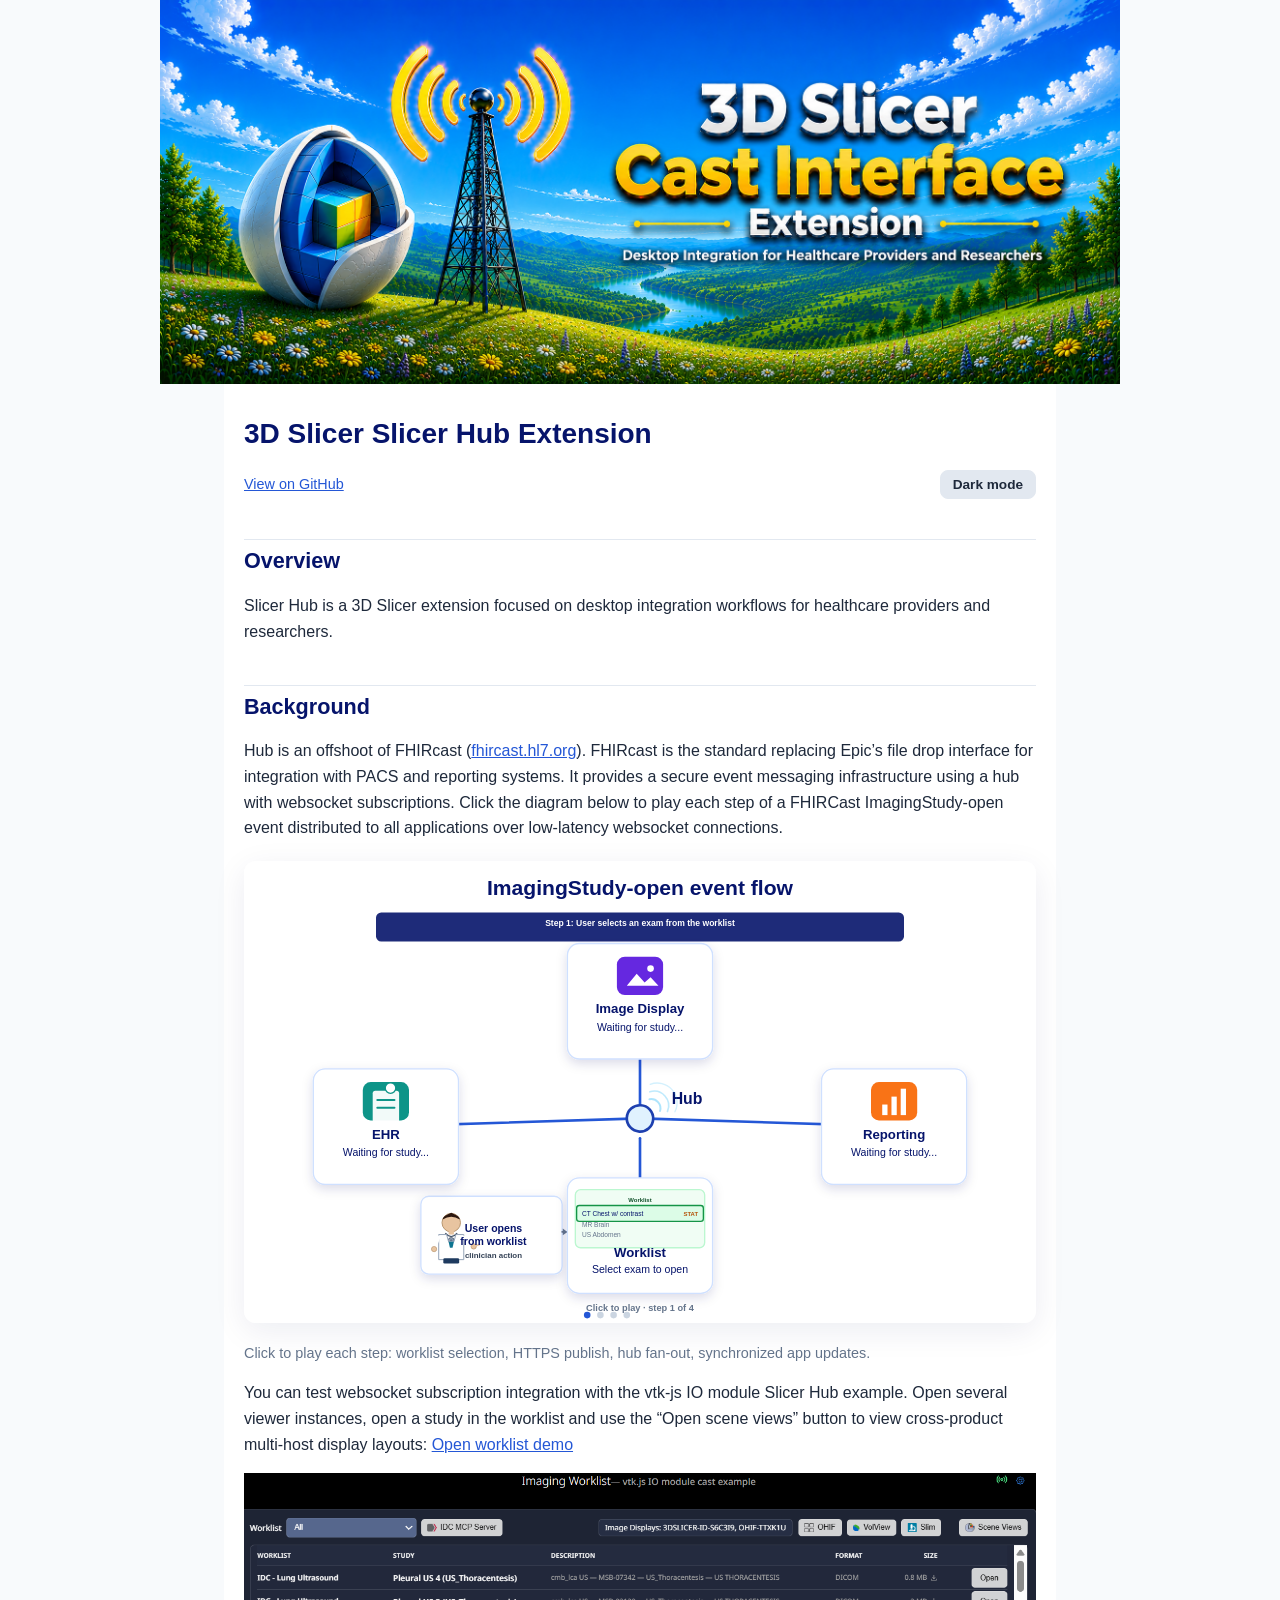
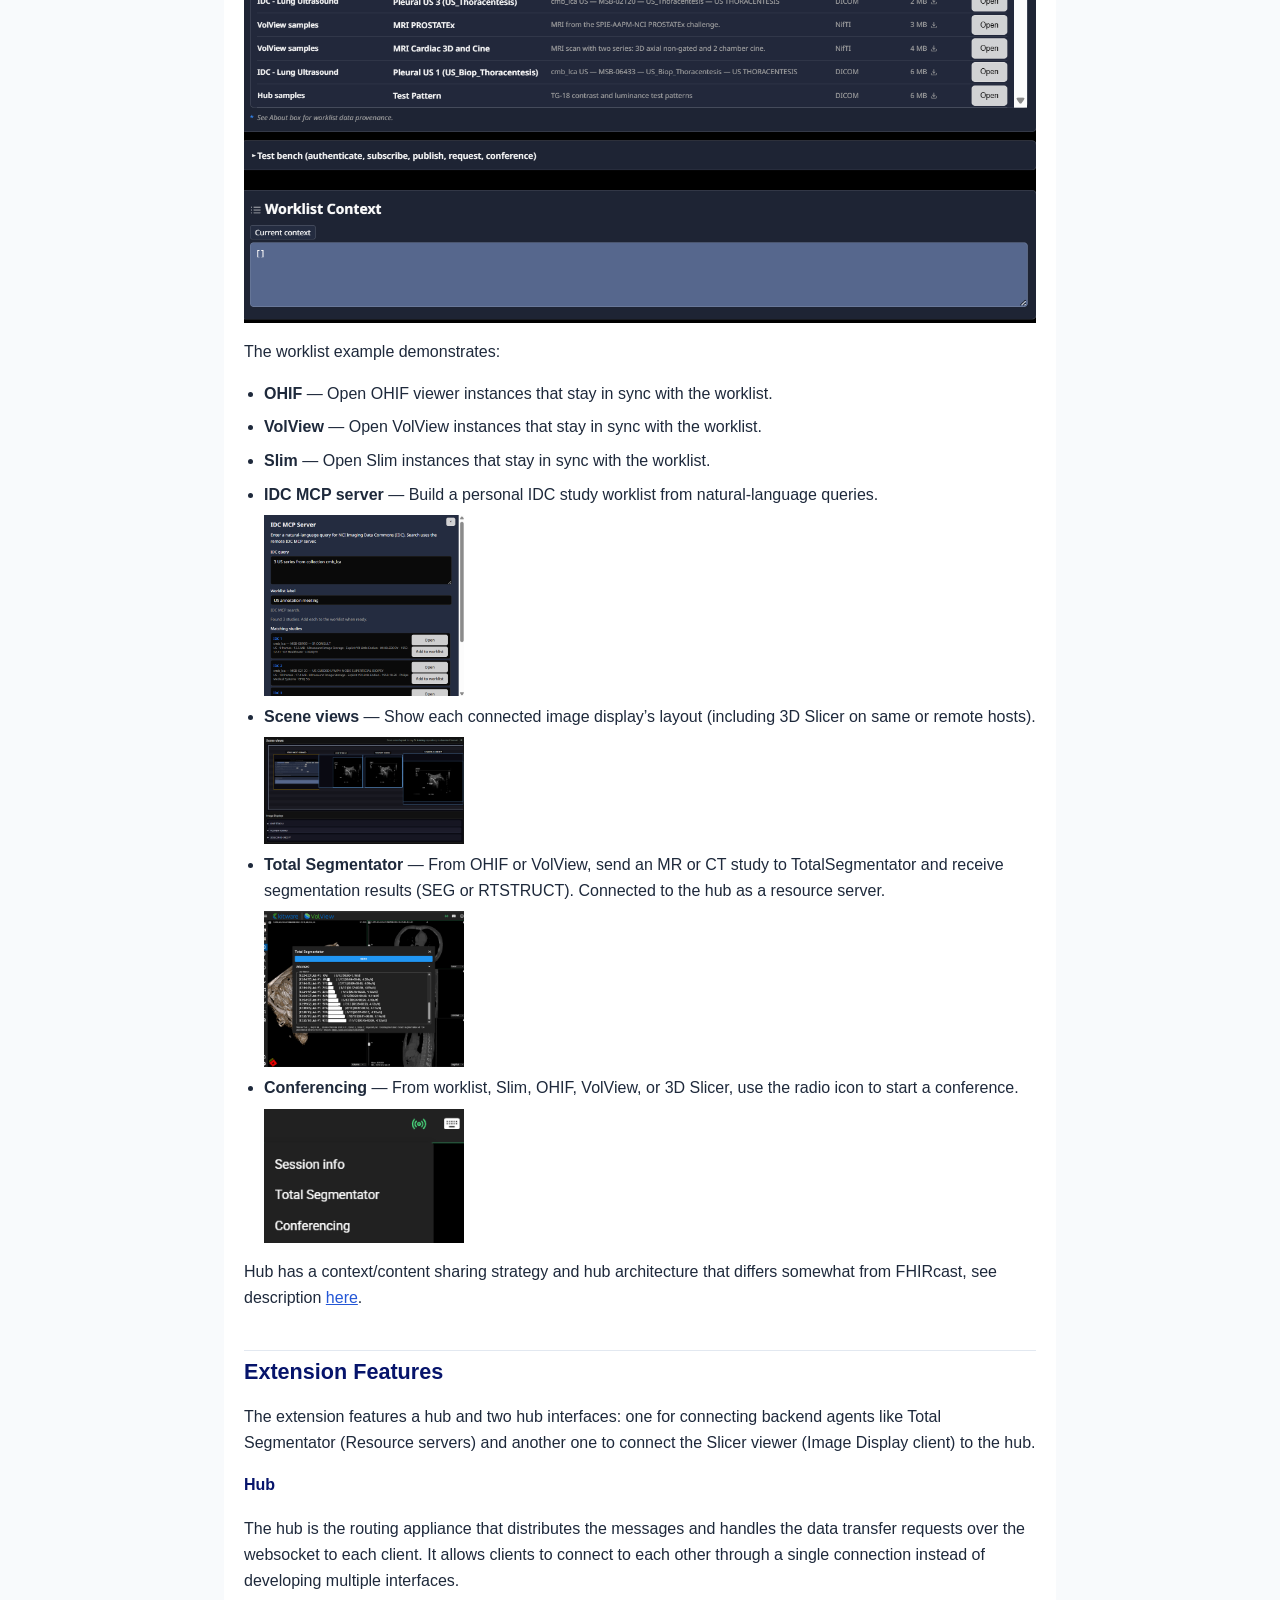
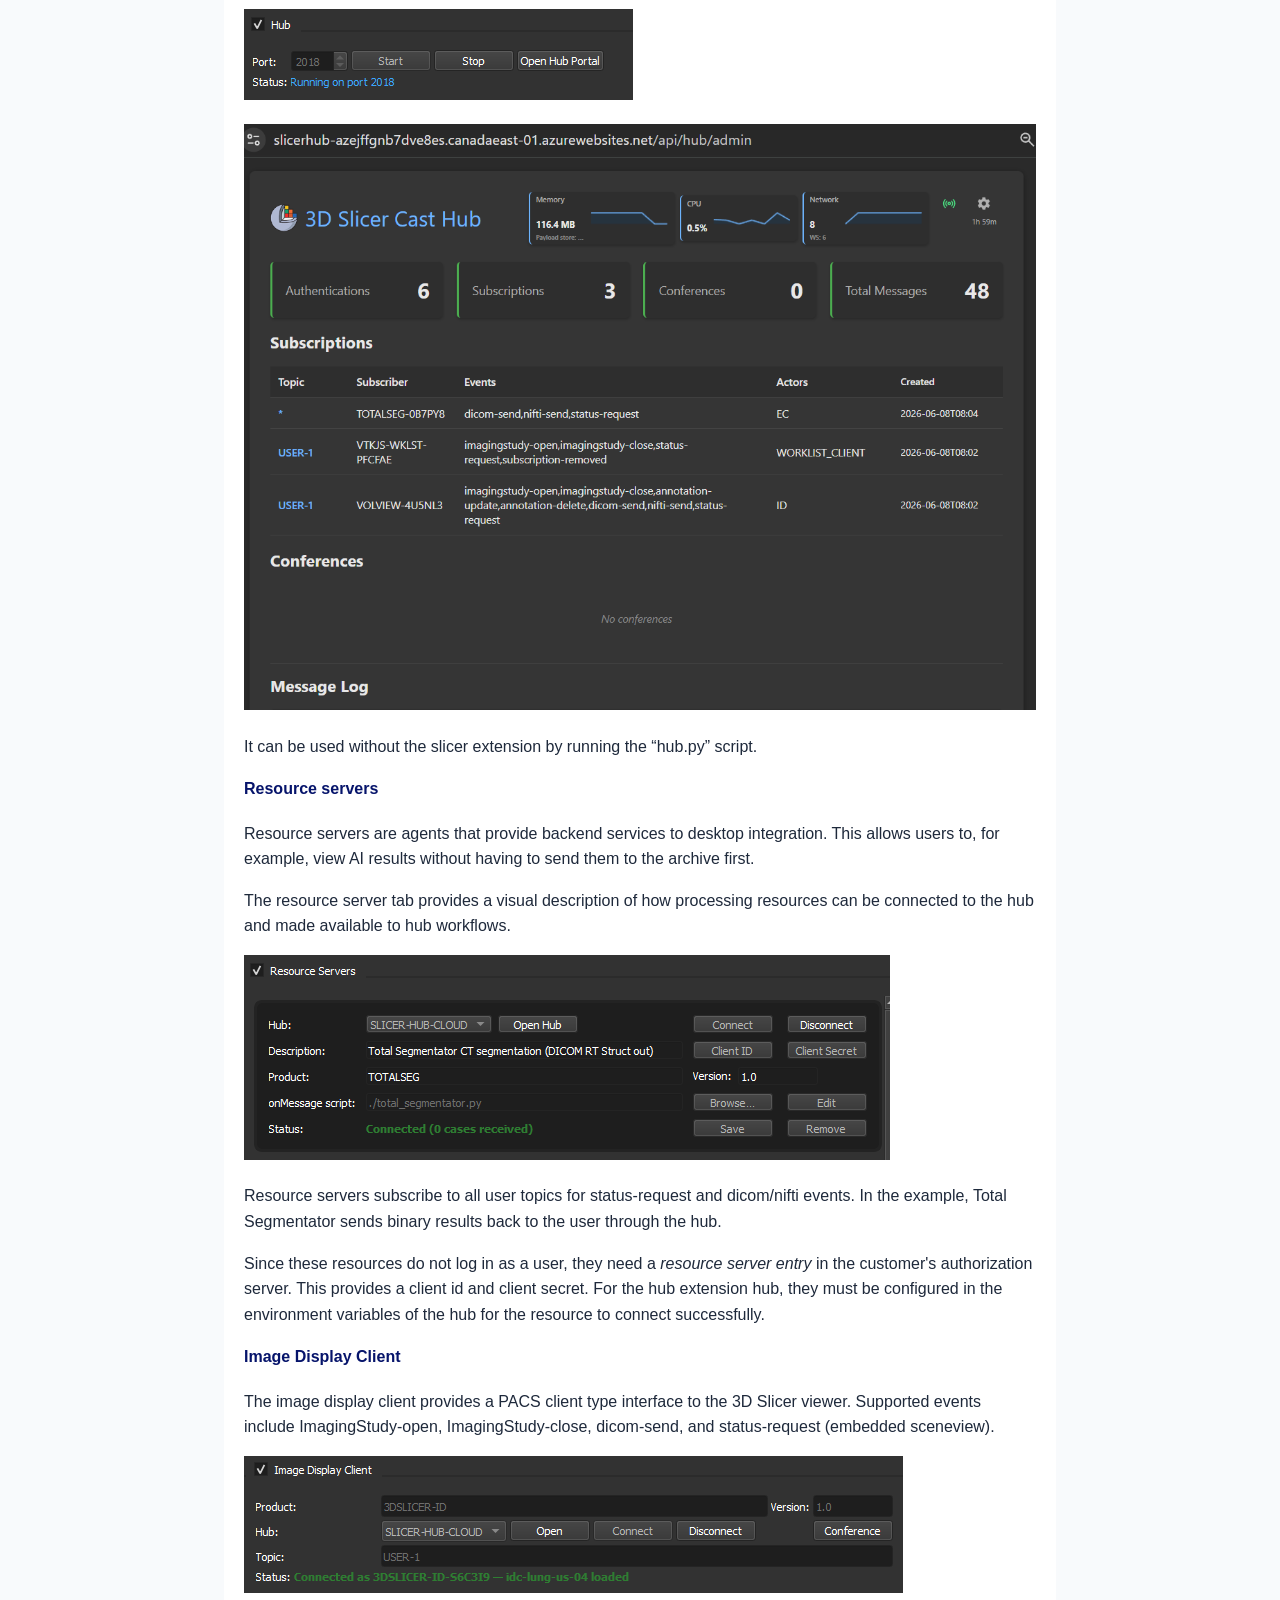
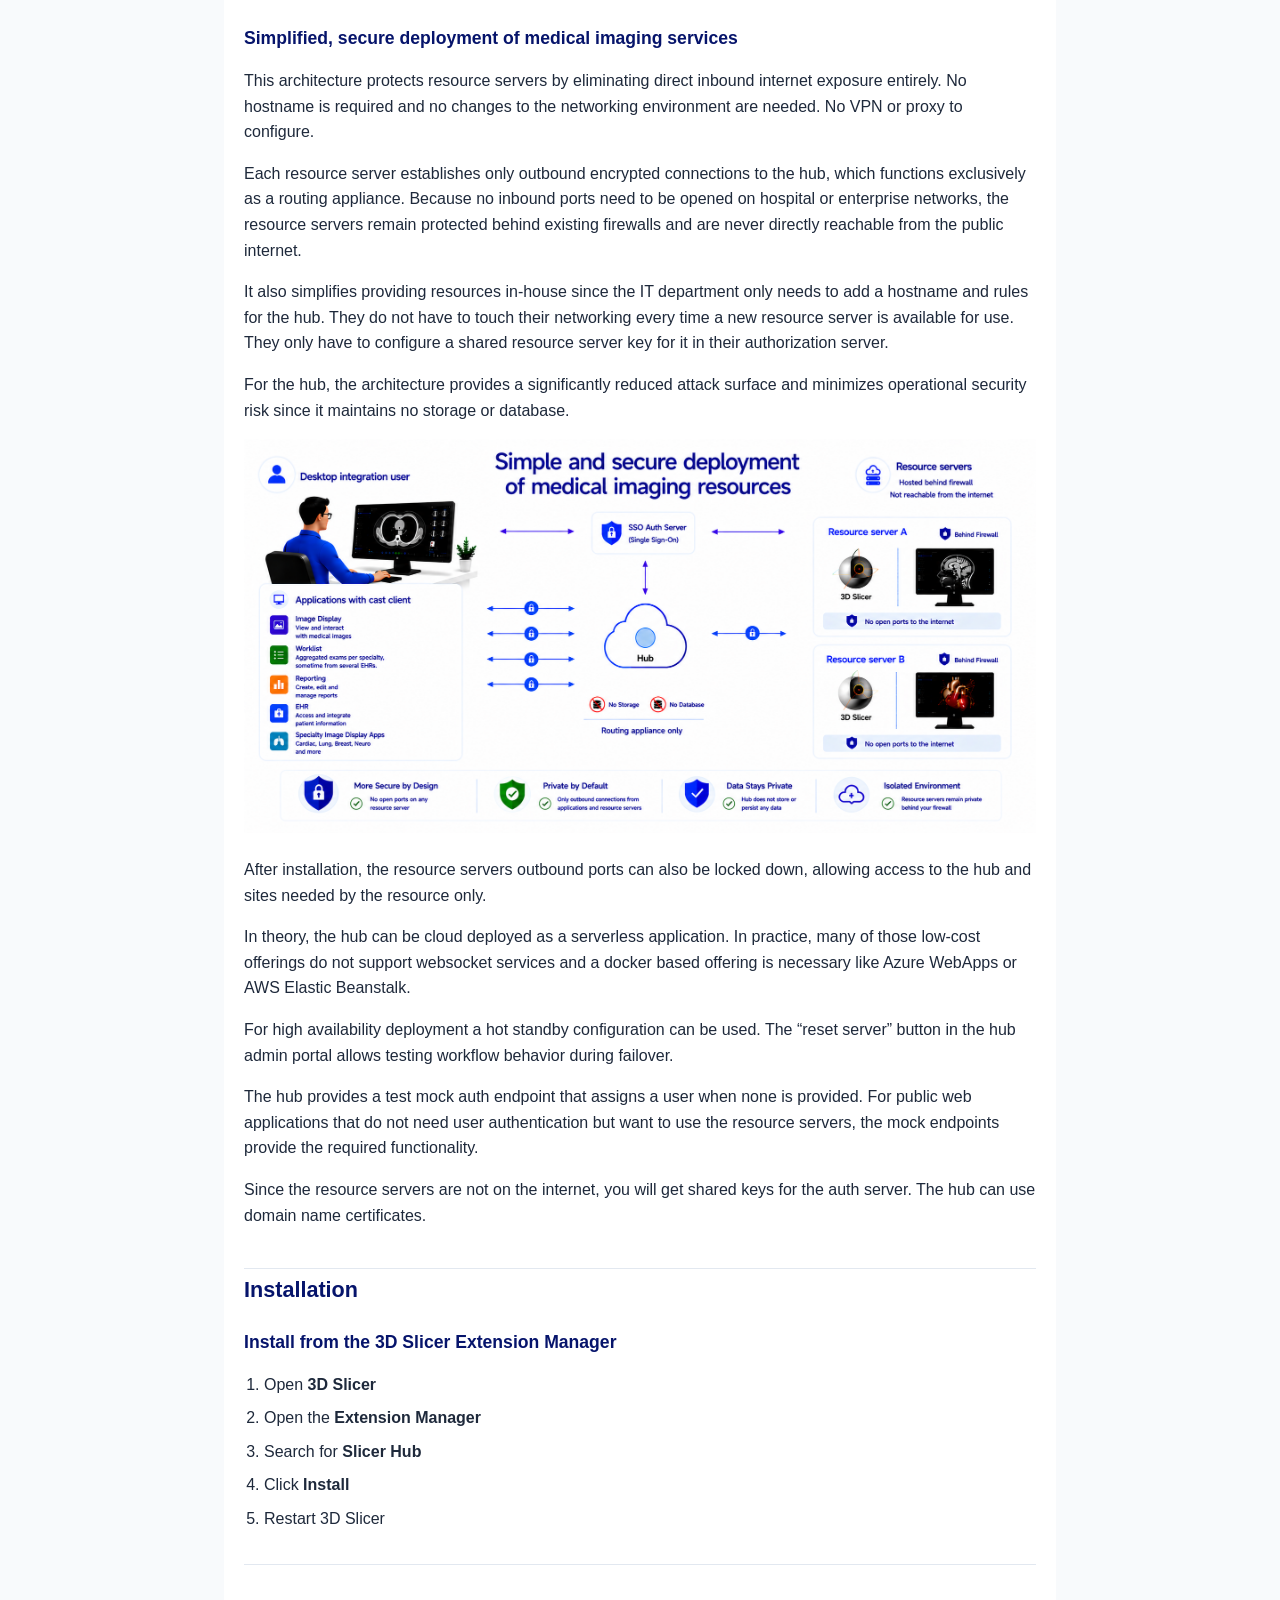
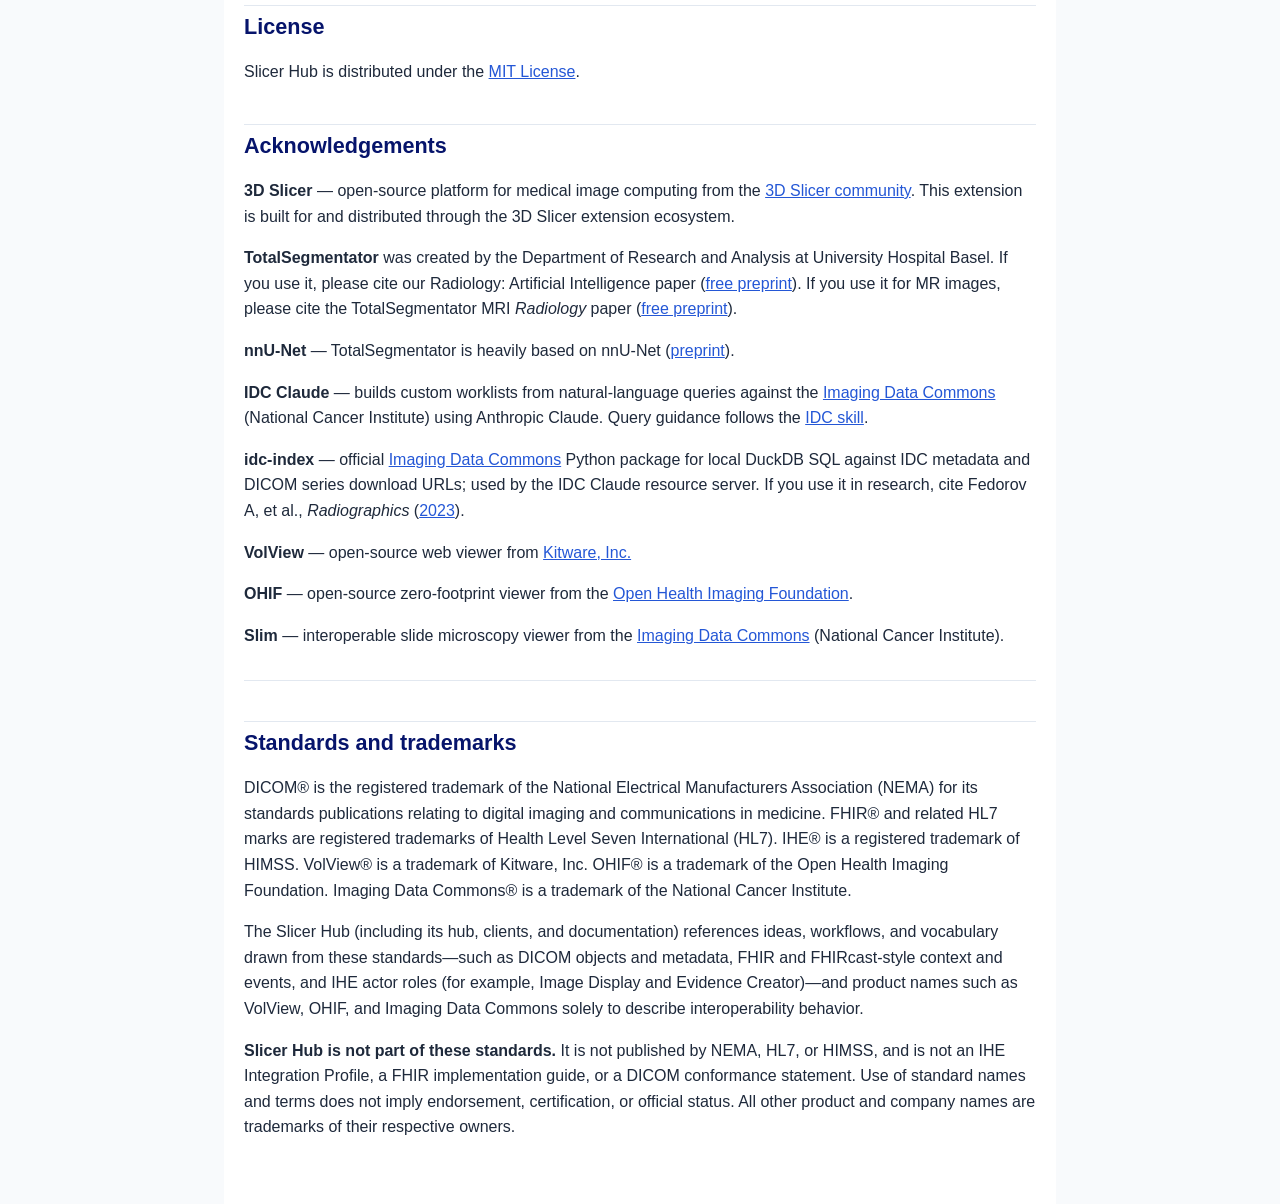
==== docs/index.html @ 9528d48c "init" ====
<!DOCTYPE html>
<html lang="en">
<head>
  <meta charset="utf-8">
  <meta name="viewport" content="width=device-width, initial-scale=1">
  <title>3D Slicer Slicer Hub Extension</title>
  <script>
    (function () {
      var k = 'hub-pages-mode';
      var s = localStorage.getItem(k);
      var m =
        s === 'light' || s === 'dark'
          ? s
          : window.matchMedia('(prefers-color-scheme: dark)').matches
            ? 'dark'
            : 'light';
      document.documentElement.dataset.mode = m;
    })();
  </script>
  <link rel="stylesheet" href="theme.css">
</head>
<body>
  <img
    class="banner"
    id="site-banner"
    src="images/banner.png"
    data-light="images/banner.png"
    data-dark="images/banner_dark.png"
    alt="Slicer Hub Banner">

  <main>
    <h1>3D Slicer Slicer Hub Extension</h1>
    <div class="page-toolbar">
      <p class="repo-link">
        <a href="https://github.com/mbellehumeur/SlicerHub">View on GitHub</a>
      </p>
      <button type="button" id="theme-toggle" class="theme-toggle">Dark mode</button>
    </div>

    <h2>Overview</h2>
    <p>
      Slicer Hub is a 3D Slicer extension focused on desktop integration
      workflows for healthcare providers and researchers.
    </p>

    <h2 id="imagingstudy-flow">Background</h2>
    <p>
      Hub is an offshoot of FHIRcast
      (<a href="https://fhircast.hl7.org/">fhircast.hl7.org</a>). FHIRcast is
      the standard replacing Epic’s file drop interface for integration with
      PACS and reporting systems. It provides a secure event messaging
      infrastructure using a hub with websocket subscriptions. Click the
      diagram below to play each step of a FHIRCast ImagingStudy-open event
      distributed to all applications over low-latency websocket connections.
    </p>
    <div class="diagram">
      <object
        data="images/imagingstudy-open-flow-interactive.svg"
        type="image/svg+xml"
        width="1200"
        height="700"
        aria-label="Interactive ImagingStudy-open event flow diagram">
        <p>
          Your browser cannot display this interactive SVG.
          <a href="images/imagingstudy-open-flow-interactive.svg">Open the SVG directly</a>.
        </p>
      </object>
    </div>
    <p class="diagram-caption">Click to play each step: worklist selection, HTTPS publish, hub fan-out, synchronized app updates.</p>

    <p>
      You can test websocket subscription integration with the vtk-js IO module
      Slicer Hub example. Open several viewer instances, open a study in the
      worklist and use the &ldquo;Open scene views&rdquo; button to view
      cross-product multi-host display layouts:
      <a href="https://slicerhub-azejffgnb7dve8es.canadaeast-01.azurewebsites.net/worklist-client/">Open worklist demo</a>
    </p>

    <p class="figure-center">
      <a href="https://slicerhub-azejffgnb7dve8es.canadaeast-01.azurewebsites.net/worklist-client/">
        <img class="worklist-hero" src="images/worklist-client.png" alt="Hub worklist client">
      </a>
    </p>

    <p>The worklist example demonstrates:</p>
    <ul>
      <li><strong>OHIF</strong> — Open OHIF viewer instances that stay in sync with the worklist.</li>
      <li><strong>VolView</strong> — Open VolView instances that stay in sync with the worklist.</li>
      <li><strong>Slim</strong> — Open Slim instances that stay in sync with the worklist.</li>
      <li>
        <strong>IDC MCP server</strong> — Build a personal IDC study worklist from natural-language queries.
        <a href="images/IDC_MCP_Server.png" target="_blank" rel="noopener">
          <img src="images/IDC_MCP_Server.png" alt="IDC MCP server">
        </a>
      </li>
      <li>
        <strong>Scene views</strong> — Show each connected image display’s layout (including 3D Slicer on same or remote hosts).
        <a href="images/sceneviews.png" target="_blank" rel="noopener">
          <img src="images/sceneviews.png" alt="Scene views">
        </a>
      </li>
      <li>
        <strong>Total Segmentator</strong> — From OHIF or VolView, send an MR or CT study to TotalSegmentator and receive segmentation results (SEG or RTSTRUCT). Connected to the hub as a resource server.
        <a href="images/VolViewTotalSegmentator.png" target="_blank" rel="noopener">
          <img src="images/VolViewTotalSegmentator.png" alt="Total Segmentator in VolView">
        </a>
      </li>
      <li>
        <strong>Conferencing</strong> — From worklist, Slim, OHIF, VolView, or 3D Slicer, use the radio icon to start a conference.
        <a href="images/conference-icon.png" target="_blank" rel="noopener">
          <img src="images/conference-icon.png" alt="Conferencing">
        </a>
      </li>
    </ul>

    <p>
      Hub has a context/content sharing strategy and hub architecture that
      differs somewhat from FHIRcast, see description
      <a href="hub-description.html">here</a>.
    </p>

    <h2>Extension Features</h2>
    <p>
      The extension features a hub and two hub interfaces: one for connecting
      backend agents like Total Segmentator (Resource servers) and another one
      to connect the Slicer viewer (Image Display client) to the hub.
    </p>

    <h4>Hub</h4>
    <p>
      The hub is the routing appliance that distributes the messages and handles
      the data transfer requests over the websocket to each client. It allows
      clients to connect to each other through a single connection instead of
      developing multiple interfaces.
    </p>
    <p><img src="images/hub-ui.png" alt="Hub UI"></p>
    <p><img src="images/hub-admin.png" alt="Hub portal"></p>
    <p>It can be used without the slicer extension by running the &ldquo;hub.py&rdquo; script.</p>

    <h4>Resource servers</h4>
    <p>
      Resource servers are agents that provide backend services to desktop
      integration. This allows users to, for example, view AI results without
      having to send them to the archive first.
    </p>
    <p>
      The resource server tab provides a visual description of how processing
      resources can be connected to the hub and made available to hub
      workflows.
    </p>
    <p><img src="images/ResourceServerFeature.png" alt="Resource server feature"></p>
    <p>
      Resource servers subscribe to all user topics for status-request and
      dicom/nifti events. In the example, Total Segmentator sends binary
      results back to the user through the hub.
    </p>
    <p>
      Since these resources do not log in as a user, they need a
      <em>resource server entry</em> in the customer's authorization server.
      This provides a client id and client secret. For the hub extension hub,
      they must be configured in the environment variables of the hub for the
      resource to connect successfully.
    </p>

    <h4>Image Display Client</h4>
    <p>
      The image display client provides a PACS client type interface to the 3D
      Slicer viewer. Supported events include ImagingStudy-open,
      ImagingStudy-close, dicom-send, and status-request (embedded sceneview).
    </p>
    <p><img src="images/ImageDisplayClient.png" alt="Image display client"></p>

    <h3>Simplified, secure deployment of medical imaging services</h3>
    <p>
      This architecture protects resource servers by eliminating direct inbound
      internet exposure entirely. No hostname is required and no changes to the
      networking environment are needed. No VPN or proxy to configure.
    </p>
    <p>
      Each resource server establishes only outbound encrypted connections to
      the hub, which functions exclusively as a routing appliance. Because no
      inbound ports need to be opened on hospital or enterprise networks, the
      resource servers remain protected behind existing firewalls and are never
      directly reachable from the public internet.
    </p>
    <p>
      It also simplifies providing resources in-house since the IT department
      only needs to add a hostname and rules for the hub. They do not have to
      touch their networking every time a new resource server is available for
      use. They only have to configure a shared resource server key for it in
      their authorization server.
    </p>
    <p>
      For the hub, the architecture provides a significantly reduced attack
      surface and minimizes operational security risk since it maintains no
      storage or database.
    </p>
    <p class="figure-center">
      <img src="images/deployment.png" alt="Deployment architecture">
    </p>
    <p>
      After installation, the resource servers outbound ports can also be
      locked down, allowing access to the hub and sites needed by the resource
      only.
    </p>
    <p>
      In theory, the hub can be cloud deployed as a serverless application. In
      practice, many of those low-cost offerings do not support websocket
      services and a docker based offering is necessary like Azure WebApps or
      AWS Elastic Beanstalk.
    </p>
    <p>
      For high availability deployment a hot standby configuration can be used.
      The &ldquo;reset server&rdquo; button in the hub admin portal allows
      testing workflow behavior during failover.
    </p>
    <p>
      The hub provides a test mock auth endpoint that assigns a user when none is
      provided. For public web applications that do not need user
      authentication but want to use the resource servers, the mock endpoints
      provide the required functionality.
    </p>
    <p>
      Since the resource servers are not on the internet, you will get shared keys
      for the auth server. The hub can use domain name certificates.
    </p>

    <h2>Installation</h2>
    <h3>Install from the 3D Slicer Extension Manager</h3>
    <ol>
      <li>Open <strong>3D Slicer</strong></li>
      <li>Open the <strong>Extension Manager</strong></li>
      <li>Search for <strong>Slicer Hub</strong></li>
      <li>Click <strong>Install</strong></li>
      <li>Restart 3D Slicer</li>
    </ol>

    <hr>

    <h2>License</h2>
    <p>
      Slicer Hub is distributed under the
      <a href="https://github.com/mbellehumeur/SlicerHub/blob/main/LICENSE">MIT License</a>.
    </p>

    <h2>Acknowledgements</h2>
    <p>
      <strong>3D Slicer</strong> — open-source platform for medical image
      computing from the
      <a href="https://www.slicer.org/">3D Slicer community</a>. This extension
      is built for and distributed through the 3D Slicer extension ecosystem.
    </p>
    <p>
      <strong>TotalSegmentator</strong> was created by the Department of
      Research and Analysis at University Hospital Basel. If you use it, please
      cite our Radiology: Artificial Intelligence paper
      (<a href="https://arxiv.org/abs/2208.05868">free preprint</a>). If you use
      it for MR images, please cite the TotalSegmentator MRI
      <em>Radiology</em> paper
      (<a href="https://arxiv.org/abs/2405.19492">free preprint</a>).
    </p>
    <p>
      <strong>nnU-Net</strong> — TotalSegmentator is heavily based on nnU-Net
      (<a href="https://arxiv.org/abs/1809.10486">preprint</a>).
    </p>
    <p>
      <strong>IDC Claude</strong> — builds custom worklists from natural-language
      queries against the
      <a href="https://portal.imaging.datacommons.cancer.gov/">Imaging Data Commons</a>
      (National Cancer Institute) using Anthropic Claude. Query guidance follows
      the
      <a href="https://github.com/ImagingDataCommons/imaging-data-commons-skill">IDC skill</a>.
    </p>
    <p>
      <strong>idc-index</strong> — official
      <a href="https://github.com/ImagingDataCommons/idc-index">Imaging Data Commons</a>
      Python package for local DuckDB SQL against IDC metadata and DICOM series
      download URLs; used by the IDC Claude resource server. If you use it in
      research, cite Fedorov A, et al., <em>Radiographics</em>
      (<a href="https://doi.org/10.1148/rg.230180">2023</a>).
    </p>
    <p>
      <strong>VolView</strong> — open-source web viewer from
      <a href="https://github.com/Kitware/VolView">Kitware, Inc.</a>
    </p>
    <p>
      <strong>OHIF</strong> — open-source zero-footprint viewer from the
      <a href="https://ohif.org/">Open Health Imaging Foundation</a>.
    </p>
    <p>
      <strong>Slim</strong> — interoperable slide microscopy viewer from the
      <a href="https://github.com/ImagingDataCommons/slim">Imaging Data Commons</a>
      (National Cancer Institute).
    </p>

    <hr>

    <h2>Standards and trademarks</h2>
    <p>
      DICOM® is the registered trademark of the National Electrical
      Manufacturers Association (NEMA) for its standards publications relating
      to digital imaging and communications in medicine. FHIR® and related HL7
      marks are registered trademarks of Health Level Seven International
      (HL7). IHE® is a registered trademark of HIMSS. VolView® is a trademark
      of Kitware, Inc. OHIF® is a trademark of the Open Health Imaging
      Foundation. Imaging Data Commons® is a trademark of the National Cancer
      Institute.
    </p>
    <p>
      The Slicer Hub (including its hub, clients, and documentation)
      references ideas, workflows, and vocabulary drawn from these
      standards—such as DICOM objects and metadata, FHIR and FHIRcast-style
      context and events, and IHE actor roles (for example, Image Display and
      Evidence Creator)—and product names such as VolView, OHIF, and Imaging
      Data Commons solely to describe interoperability behavior.
    </p>
    <p>
      <strong>Slicer Hub is not part of these standards.</strong> It is not
      published by NEMA, HL7, or HIMSS, and is not an IHE Integration Profile,
      a FHIR implementation guide, or a DICOM conformance statement. Use of
      standard names and terms does not imply endorsement, certification, or
      official status. All other product and company names are trademarks of
      their respective owners.
    </p>
  </main>
  <script src="theme.js"></script>
</body>
</html>
---- docs/theme.css ----
:root,
html[data-mode='light'] {
  color-scheme: light;
  --bg-page: #f8fafc;
  --bg-main: #ffffff;
  --text: #1e293b;
  --heading: #06146b;
  --link: #2457d6;
  --link-hover: #1d4ed8;
  --muted: #64748b;
  --border: #e2e8f0;
  --diagram-shadow: rgba(11, 27, 95, 0.08);
  --btn-bg: #e2e8f0;
  --btn-bg-hover: #cbd5e1;
  --btn-text: #1e293b;
}

html[data-mode='dark'] {
  color-scheme: dark;
  --bg-page: #0f172a;
  --bg-main: #1e293b;
  --text: #e2e8f0;
  --heading: #bfdbfe;
  --link: #93c5fd;
  --link-hover: #bfdbfe;
  --muted: #94a3b8;
  --border: #334155;
  --diagram-shadow: rgba(0, 0, 0, 0.4);
  --btn-bg: #334155;
  --btn-bg-hover: #475569;
  --btn-text: #f1f5f9;
}

* {
  box-sizing: border-box;
}

body {
  margin: 0;
  font-family: Arial, Helvetica, sans-serif;
  font-size: 16px;
  line-height: 1.6;
  color: var(--text);
  background: var(--bg-page);
}

a {
  color: var(--link);
}

a:hover {
  color: var(--link-hover);
}

img {
  max-width: 100%;
  height: auto;
}

main {
  max-width: 52rem;
  margin: 0 auto;
  padding: 2rem 1.25rem 3rem;
  background: var(--bg-main);
}

h1,
h2,
h3,
h4 {
  color: var(--heading);
  line-height: 1.25;
}

h1 {
  font-size: 1.75rem;
  margin-top: 0;
}

h2 {
  font-size: 1.35rem;
  margin-top: 2.5rem;
  padding-top: 0.5rem;
  border-top: 1px solid var(--border);
}

h3 {
  font-size: 1.1rem;
  margin-top: 1.75rem;
}

h4 {
  font-size: 1rem;
  margin-top: 1.25rem;
}

hr {
  border: 0;
  border-top: 1px solid var(--border);
  margin: 2rem 0;
}

ul,
ol {
  padding-left: 1.25rem;
}

li {
  margin: 0.5rem 0;
}

li img {
  display: block;
  margin-top: 0.5rem;
  width: 200px;
}

.banner {
  display: block;
  width: 100%;
  max-width: 960px;
  margin: 0 auto;
}

.page-toolbar {
  display: flex;
  flex-wrap: wrap;
  align-items: center;
  justify-content: space-between;
  gap: 0.75rem 1rem;
  margin-bottom: 1.5rem;
}

.repo-link {
  font-size: 0.9rem;
  color: var(--muted);
  margin: 0;
}

.theme-toggle {
  font: 600 0.85rem Arial, Helvetica, sans-serif;
  color: var(--btn-text);
  background: var(--btn-bg);
  border: 1px solid var(--border);
  border-radius: 8px;
  padding: 0.4rem 0.75rem;
  cursor: pointer;
}

.theme-toggle:hover {
  background: var(--btn-bg-hover);
}

.diagram {
  margin: 1.25rem 0;
  line-height: 0;
  border-radius: 12px;
  overflow: hidden;
  box-shadow: 0 8px 32px var(--diagram-shadow);
}

.diagram object {
  display: block;
  width: 100%;
  height: auto;
  border: 0;
}

.diagram-caption,
.figure-caption {
  margin: 0.5rem 0 0;
  font-size: 0.9rem;
  color: var(--muted);
  line-height: 1.5;
}

.figure-center {
  text-align: center;
}

.worklist-hero {
  display: block;
  margin: 1rem auto;
  max-width: 100%;
}

.back-link {
  margin: 0 0 1.25rem;
}
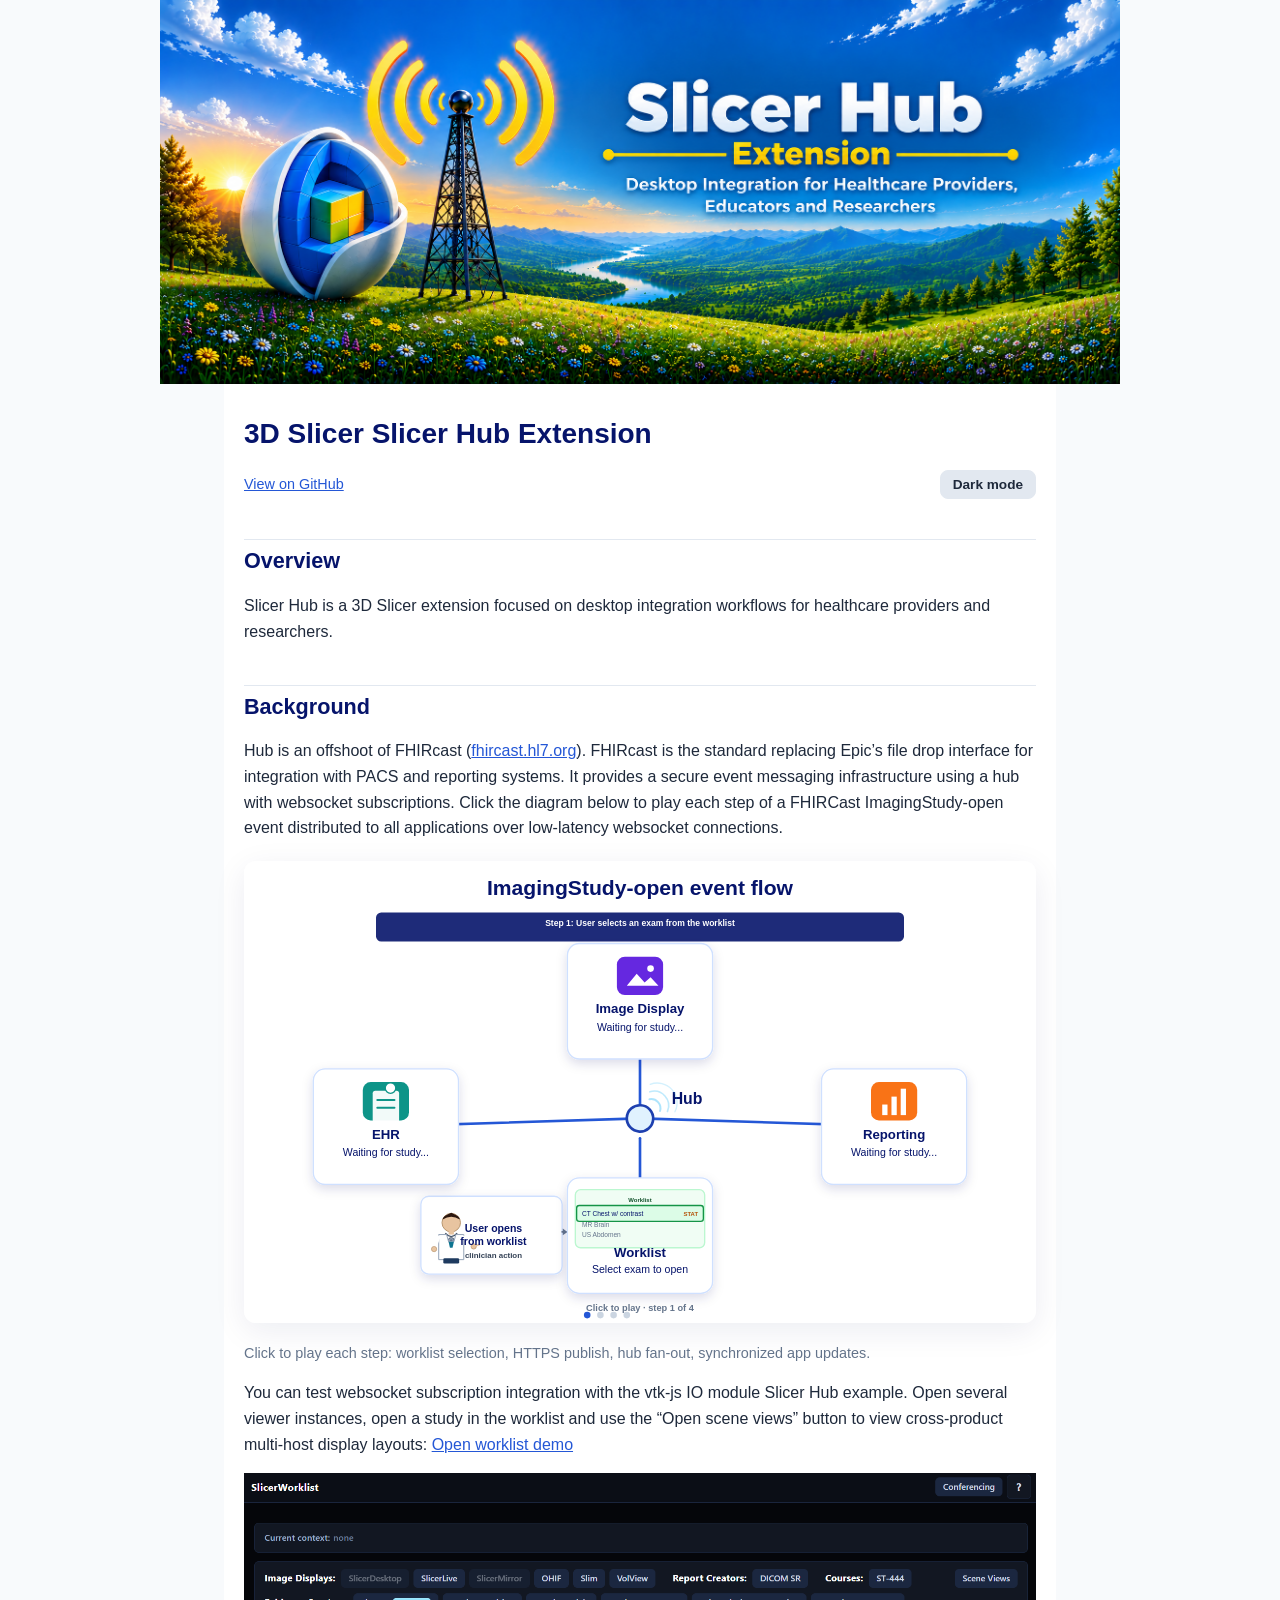
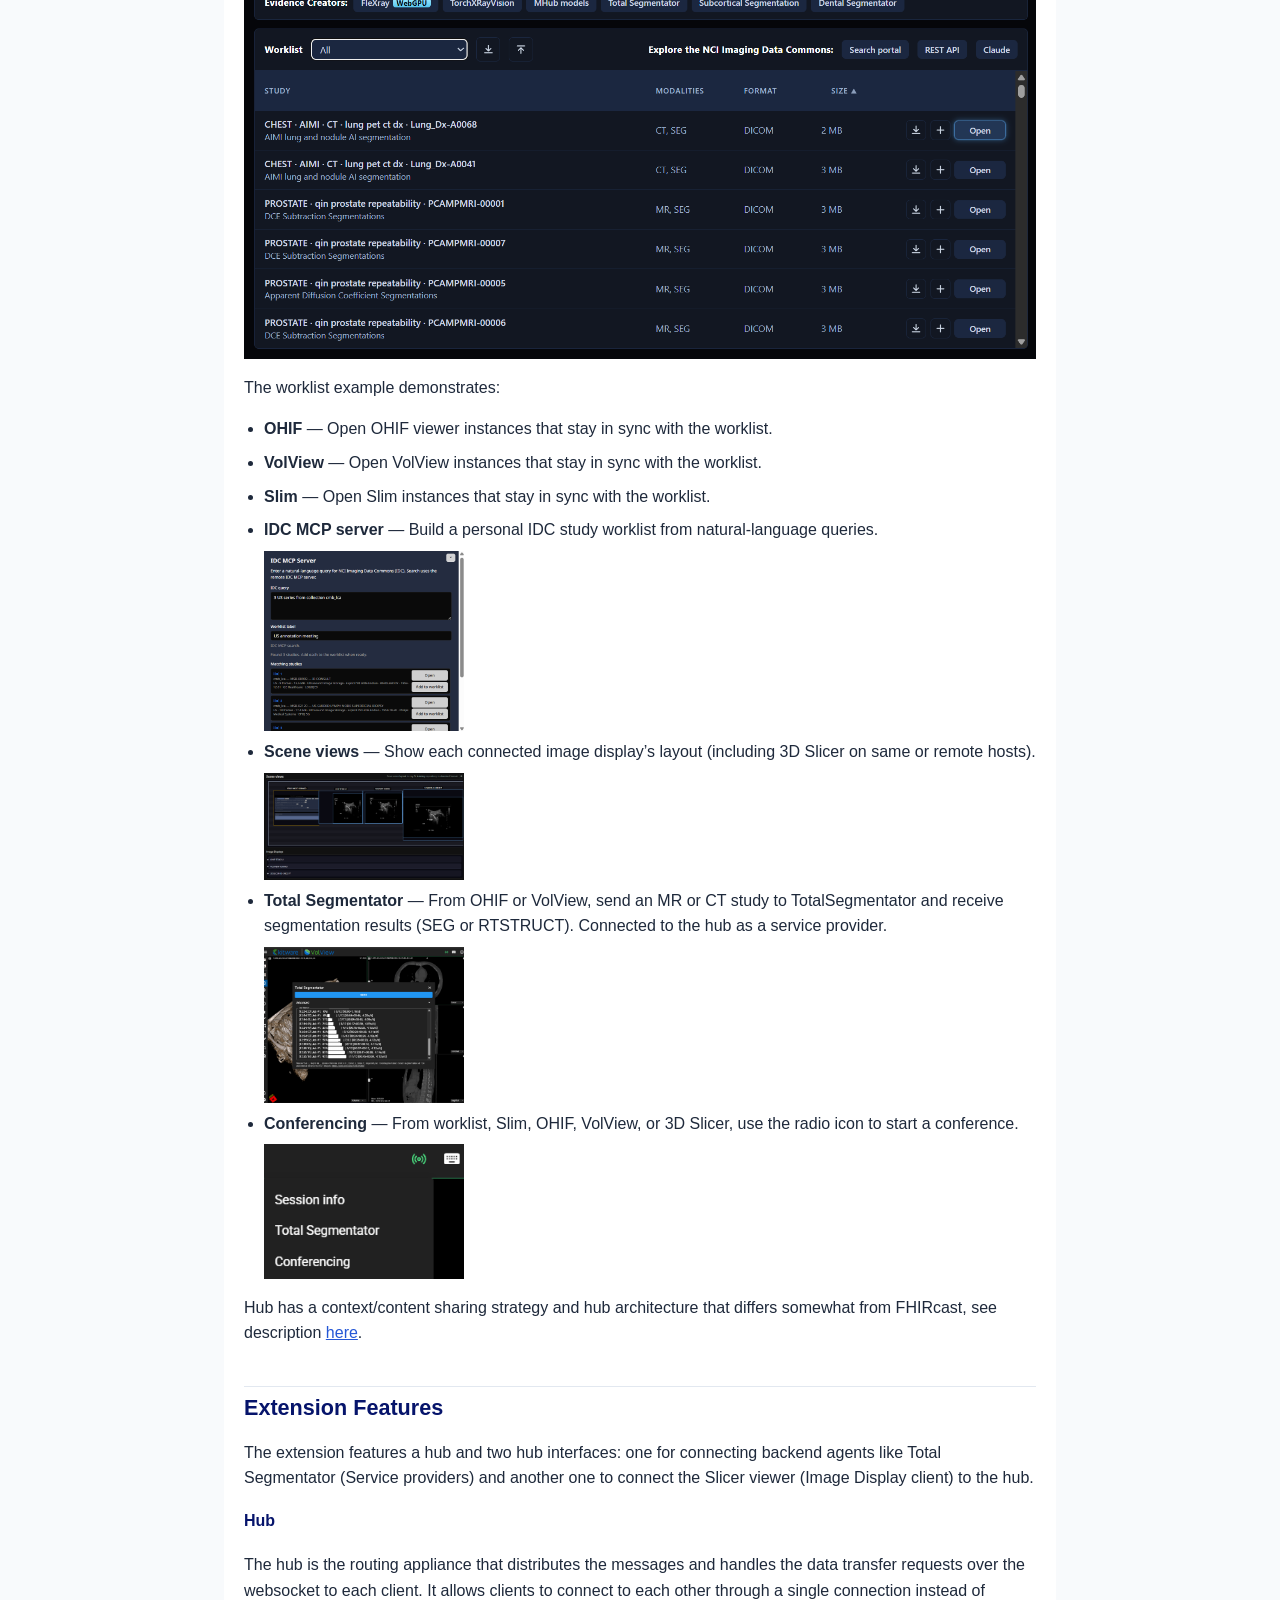
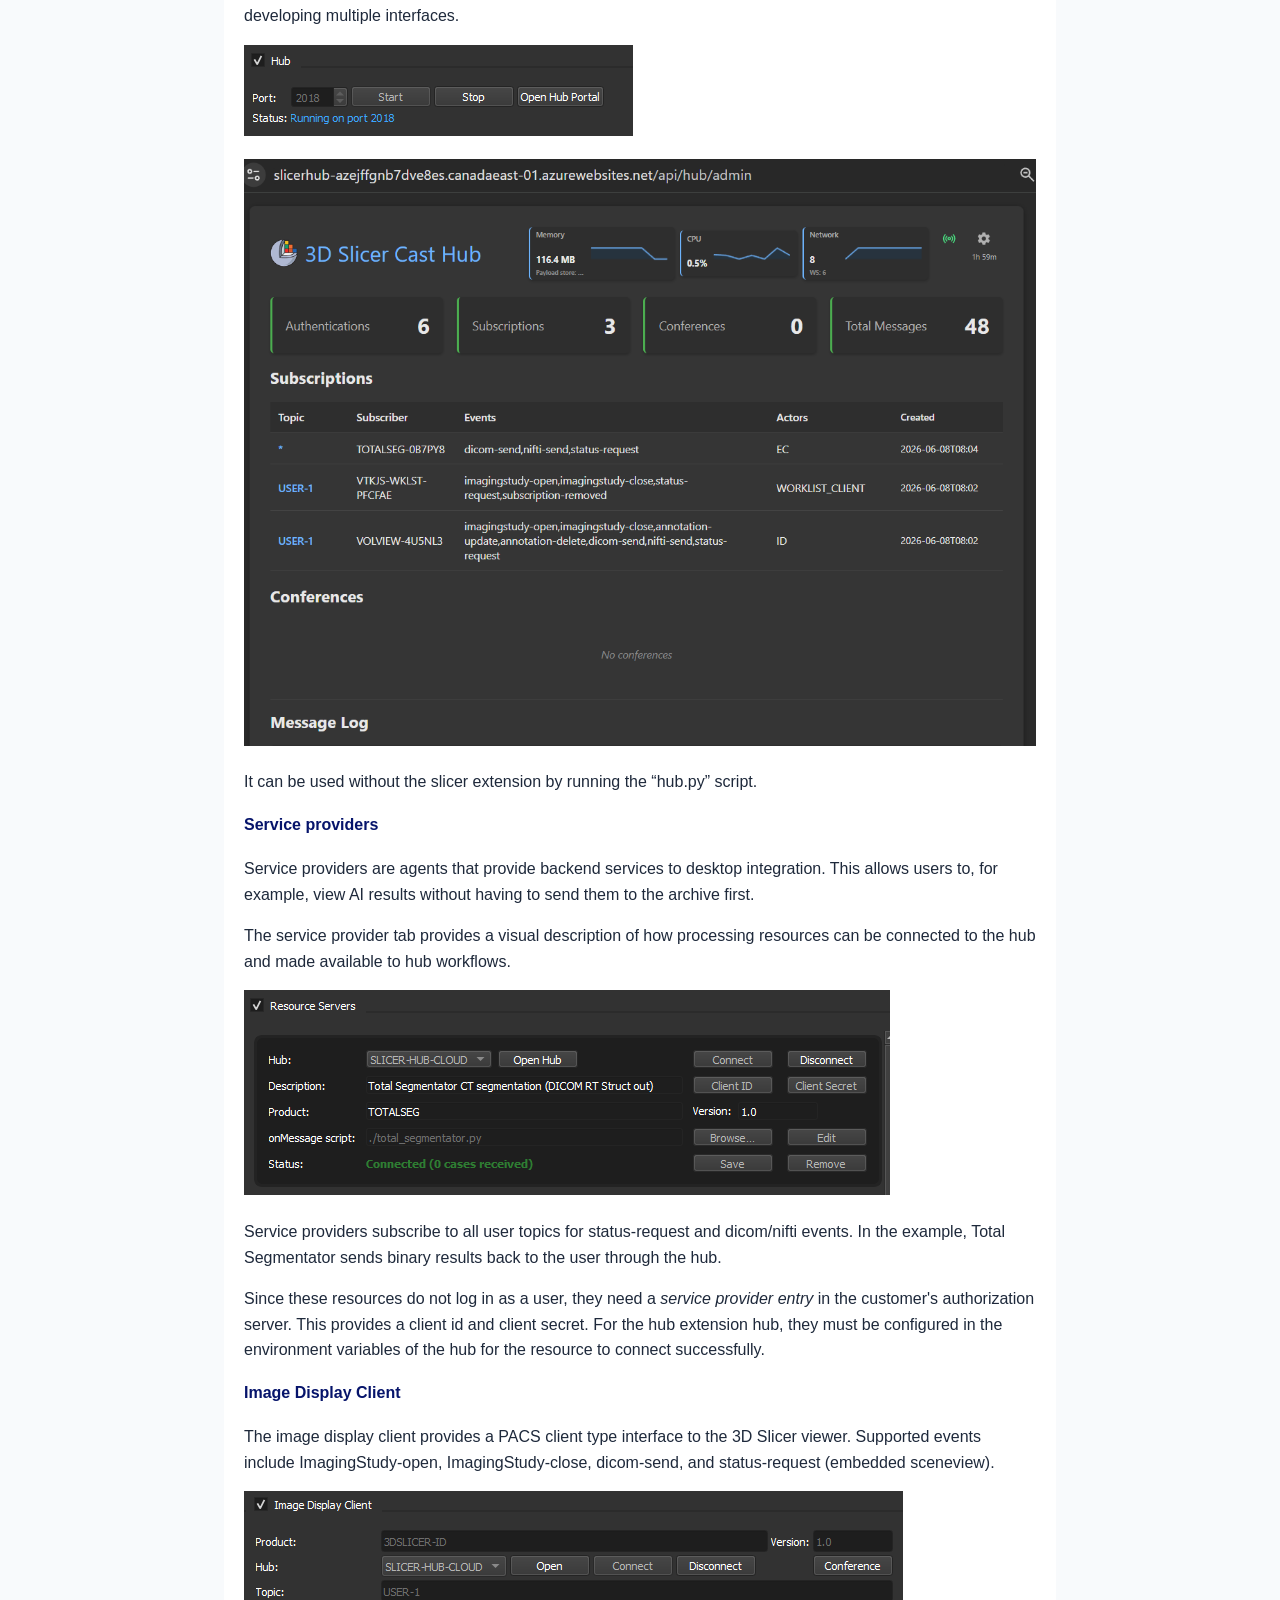
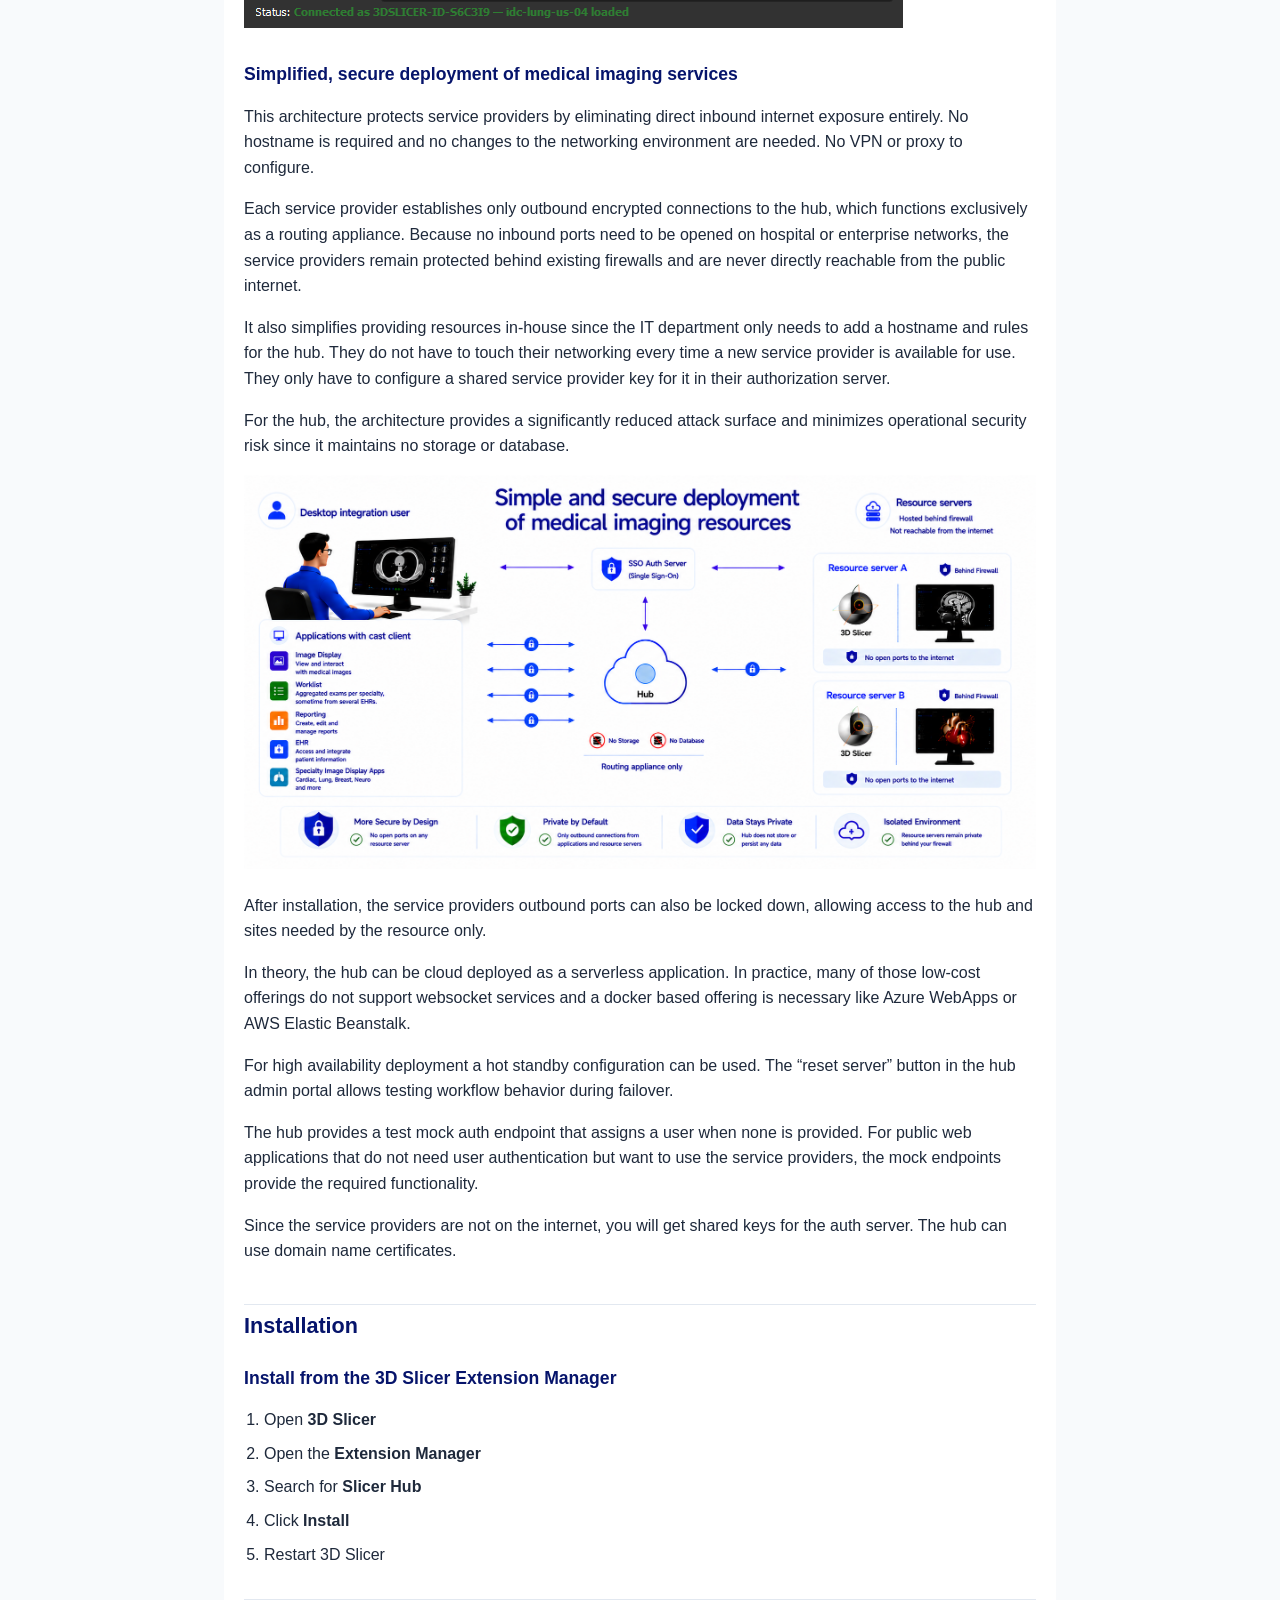
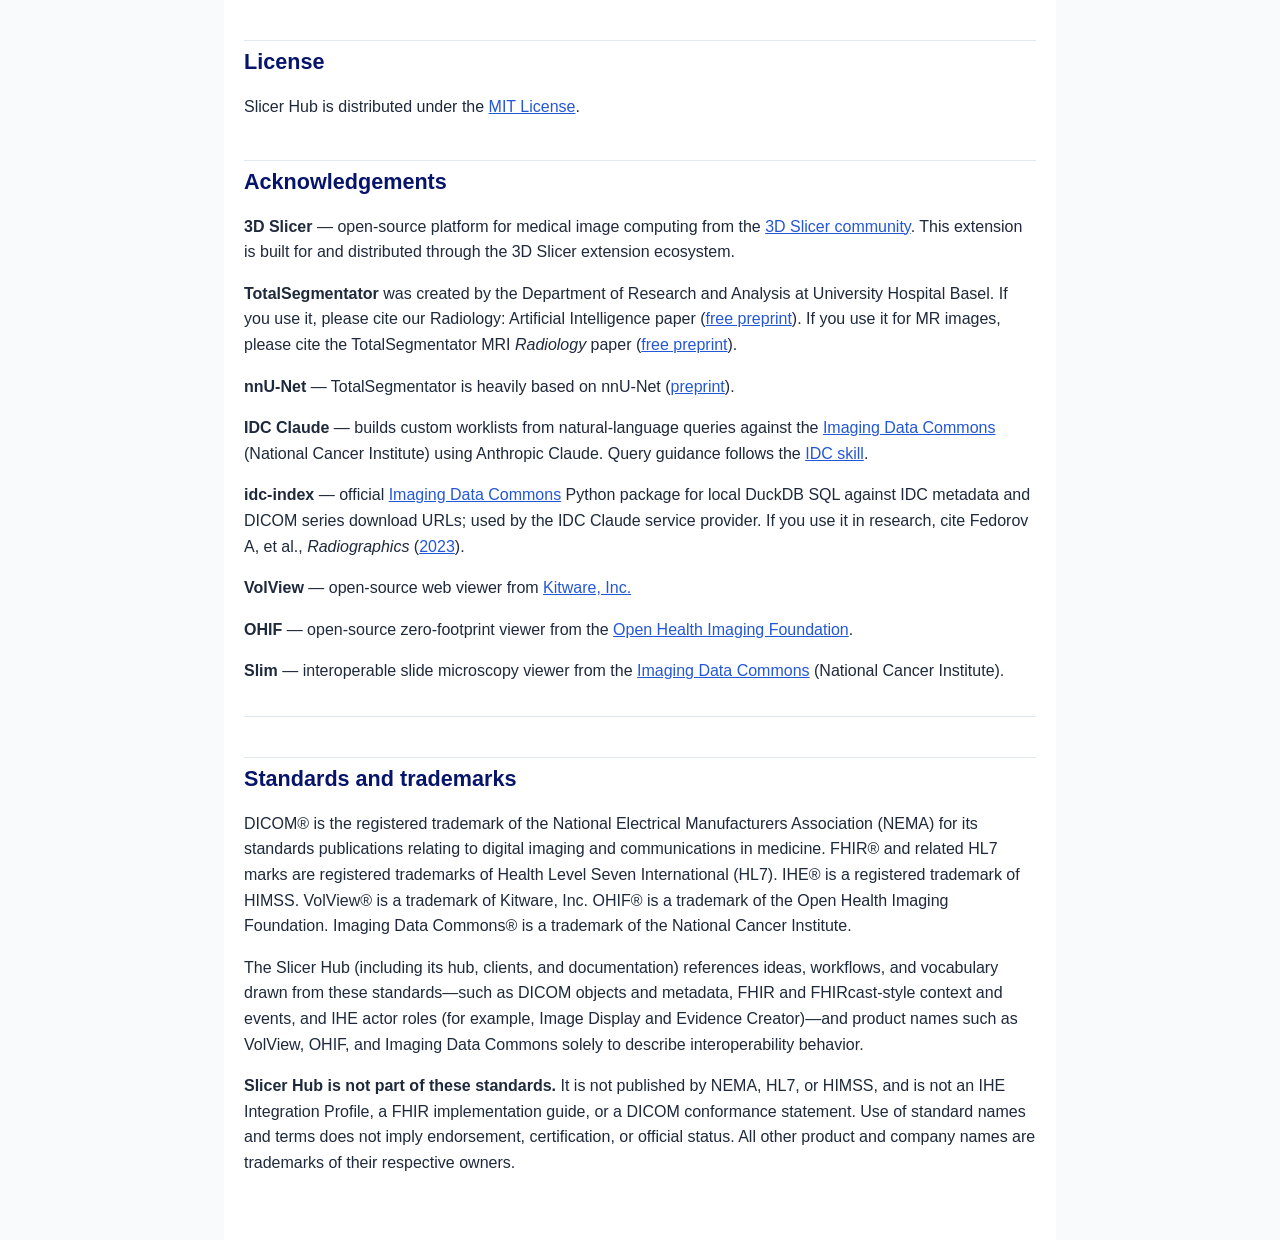
==== commit 1f040e58: "Refactor resource server terminology to service providers across the codebase" ====
--- a/docs/index.html
+++ b/docs/index.html
@@ -100,7 +100,7 @@
         </a>
       </li>
       <li>
-        <strong>Total Segmentator</strong> — From OHIF or VolView, send an MR or CT study to TotalSegmentator and receive segmentation results (SEG or RTSTRUCT). Connected to the hub as a resource server.
+        <strong>Total Segmentator</strong> — From OHIF or VolView, send an MR or CT study to TotalSegmentator and receive segmentation results (SEG or RTSTRUCT). Connected to the hub as a service provider.
         <a href="images/VolViewTotalSegmentator.png" target="_blank" rel="noopener">
           <img src="images/VolViewTotalSegmentator.png" alt="Total Segmentator in VolView">
         </a>
@@ -122,7 +122,7 @@
     <h2>Extension Features</h2>
     <p>
       The extension features a hub and two hub interfaces: one for connecting
-      backend agents like Total Segmentator (Resource servers) and another one
+      backend agents like Total Segmentator (Service providers) and another one
       to connect the Slicer viewer (Image Display client) to the hub.
     </p>
 
@@ -137,26 +137,26 @@
     <p><img src="images/hub-admin.png" alt="Hub portal"></p>
     <p>It can be used without the slicer extension by running the &ldquo;hub.py&rdquo; script.</p>
 
-    <h4>Resource servers</h4>
-    <p>
-      Resource servers are agents that provide backend services to desktop
+    <h4>Service providers</h4>
+    <p>
+      Service providers are agents that provide backend services to desktop
       integration. This allows users to, for example, view AI results without
       having to send them to the archive first.
     </p>
     <p>
-      The resource server tab provides a visual description of how processing
+      The service provider tab provides a visual description of how processing
       resources can be connected to the hub and made available to hub
       workflows.
     </p>
-    <p><img src="images/ResourceServerFeature.png" alt="Resource server feature"></p>
-    <p>
-      Resource servers subscribe to all user topics for status-request and
+    <p><img src="images/ServiceProviderFeature.png" alt="Service Provider feature"></p>
+    <p>
+      Service providers subscribe to all user topics for status-request and
       dicom/nifti events. In the example, Total Segmentator sends binary
       results back to the user through the hub.
     </p>
     <p>
       Since these resources do not log in as a user, they need a
-      <em>resource server entry</em> in the customer's authorization server.
+      <em>service provider entry</em> in the customer's authorization server.
       This provides a client id and client secret. For the hub extension hub,
       they must be configured in the environment variables of the hub for the
       resource to connect successfully.
@@ -172,22 +172,22 @@
 
     <h3>Simplified, secure deployment of medical imaging services</h3>
     <p>
-      This architecture protects resource servers by eliminating direct inbound
+      This architecture protects service providers by eliminating direct inbound
       internet exposure entirely. No hostname is required and no changes to the
       networking environment are needed. No VPN or proxy to configure.
     </p>
     <p>
-      Each resource server establishes only outbound encrypted connections to
+      Each service provider establishes only outbound encrypted connections to
       the hub, which functions exclusively as a routing appliance. Because no
       inbound ports need to be opened on hospital or enterprise networks, the
-      resource servers remain protected behind existing firewalls and are never
+      service providers remain protected behind existing firewalls and are never
       directly reachable from the public internet.
     </p>
     <p>
       It also simplifies providing resources in-house since the IT department
       only needs to add a hostname and rules for the hub. They do not have to
-      touch their networking every time a new resource server is available for
-      use. They only have to configure a shared resource server key for it in
+      touch their networking every time a new service provider is available for
+      use. They only have to configure a shared service provider key for it in
       their authorization server.
     </p>
     <p>
@@ -199,7 +199,7 @@
       <img src="images/deployment.png" alt="Deployment architecture">
     </p>
     <p>
-      After installation, the resource servers outbound ports can also be
+      After installation, the service providers outbound ports can also be
       locked down, allowing access to the hub and sites needed by the resource
       only.
     </p>
@@ -217,11 +217,11 @@
     <p>
       The hub provides a test mock auth endpoint that assigns a user when none is
       provided. For public web applications that do not need user
-      authentication but want to use the resource servers, the mock endpoints
+      authentication but want to use the service providers, the mock endpoints
       provide the required functionality.
     </p>
     <p>
-      Since the resource servers are not on the internet, you will get shared keys
+      Since the service providers are not on the internet, you will get shared keys
       for the auth server. The hub can use domain name certificates.
     </p>
 
@@ -275,7 +275,7 @@
       <strong>idc-index</strong> — official
       <a href="https://github.com/ImagingDataCommons/idc-index">Imaging Data Commons</a>
       Python package for local DuckDB SQL against IDC metadata and DICOM series
-      download URLs; used by the IDC Claude resource server. If you use it in
+      download URLs; used by the IDC Claude service provider. If you use it in
       research, cite Fedorov A, et al., <em>Radiographics</em>
       (<a href="https://doi.org/10.1148/rg.230180">2023</a>).
     </p>
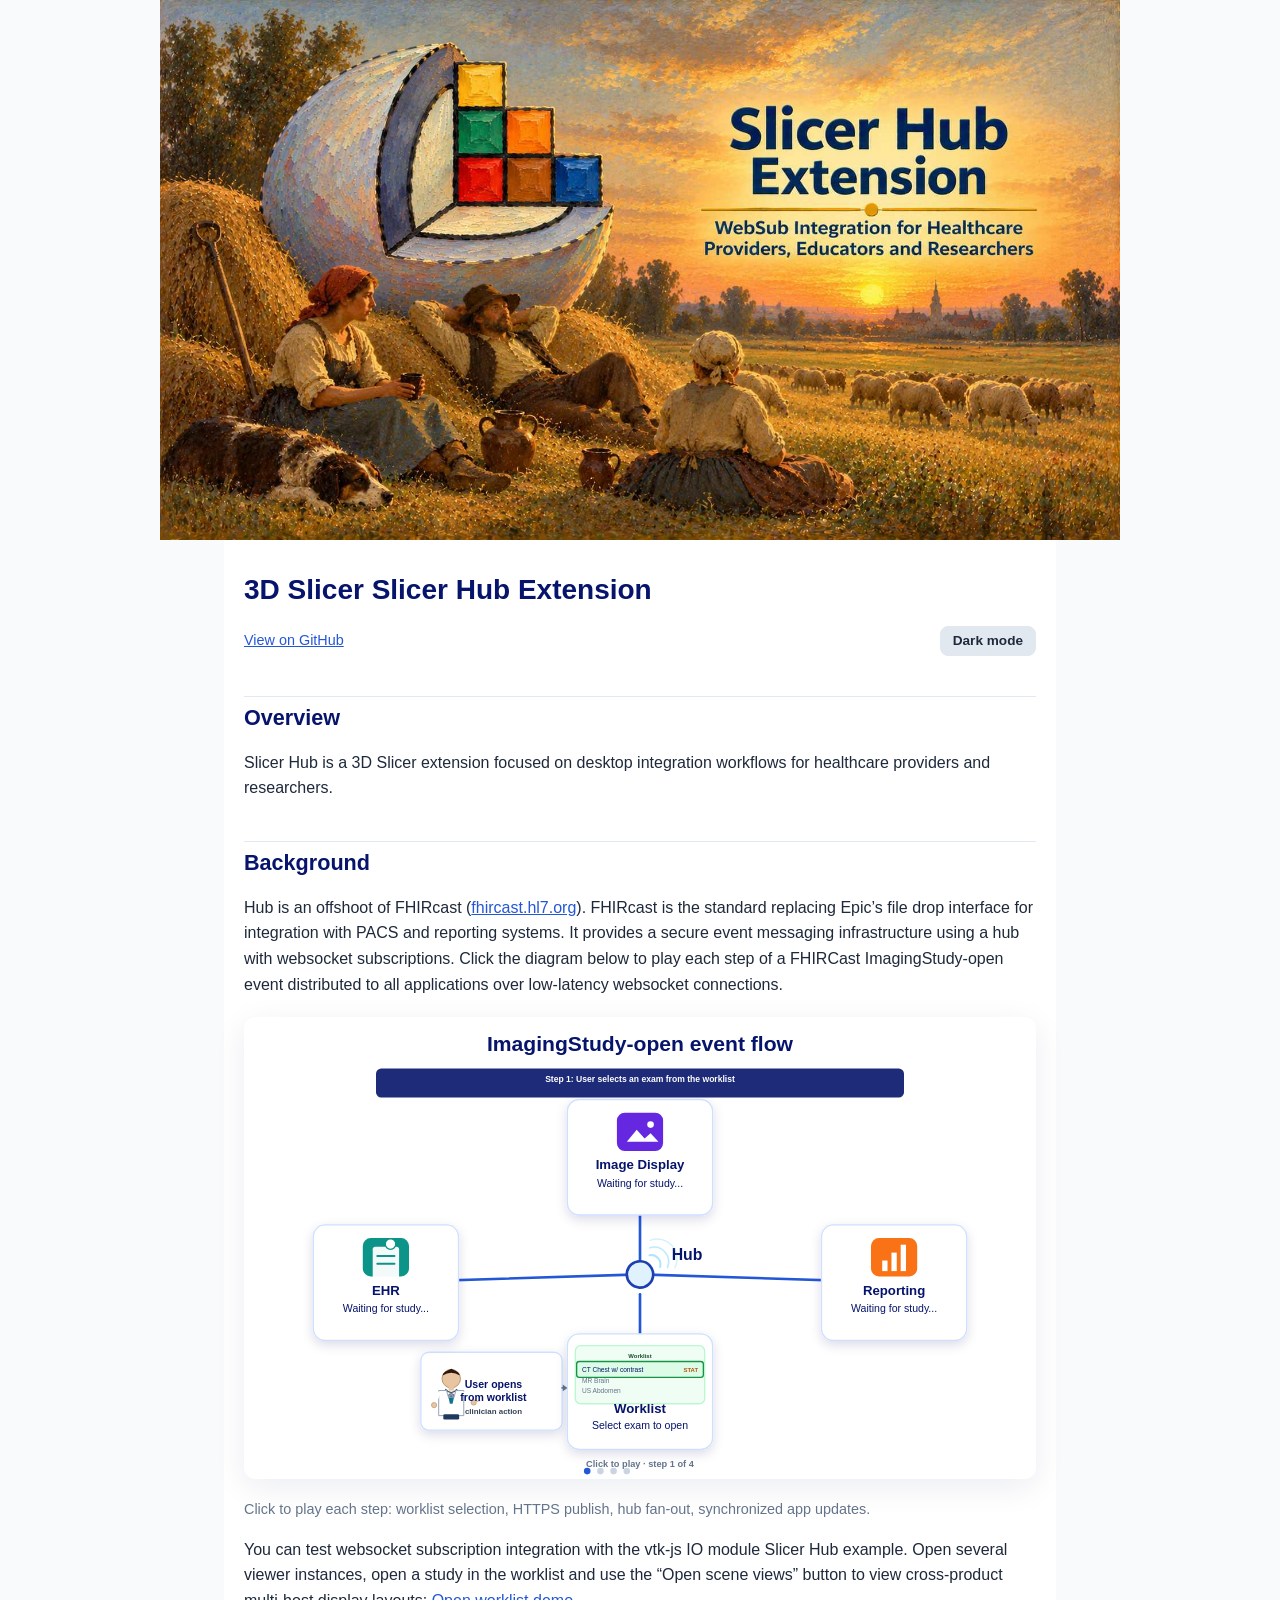
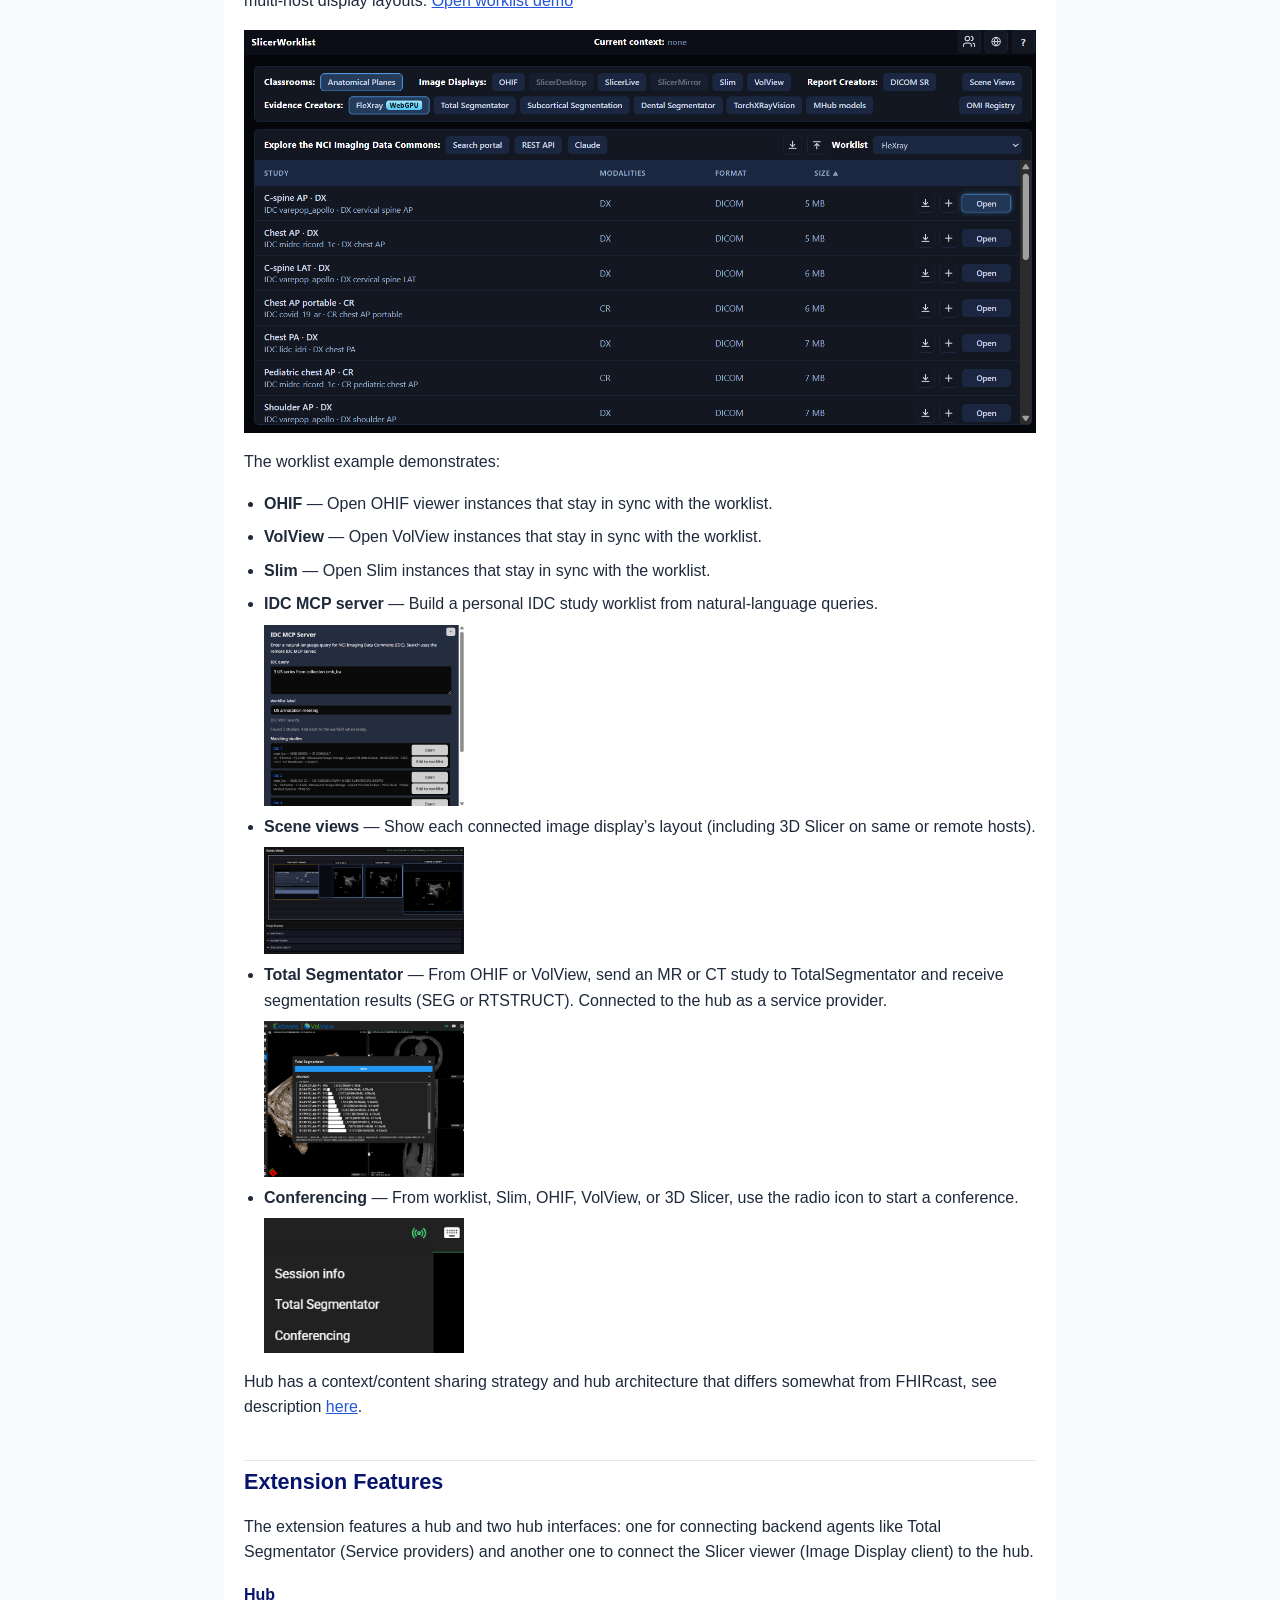
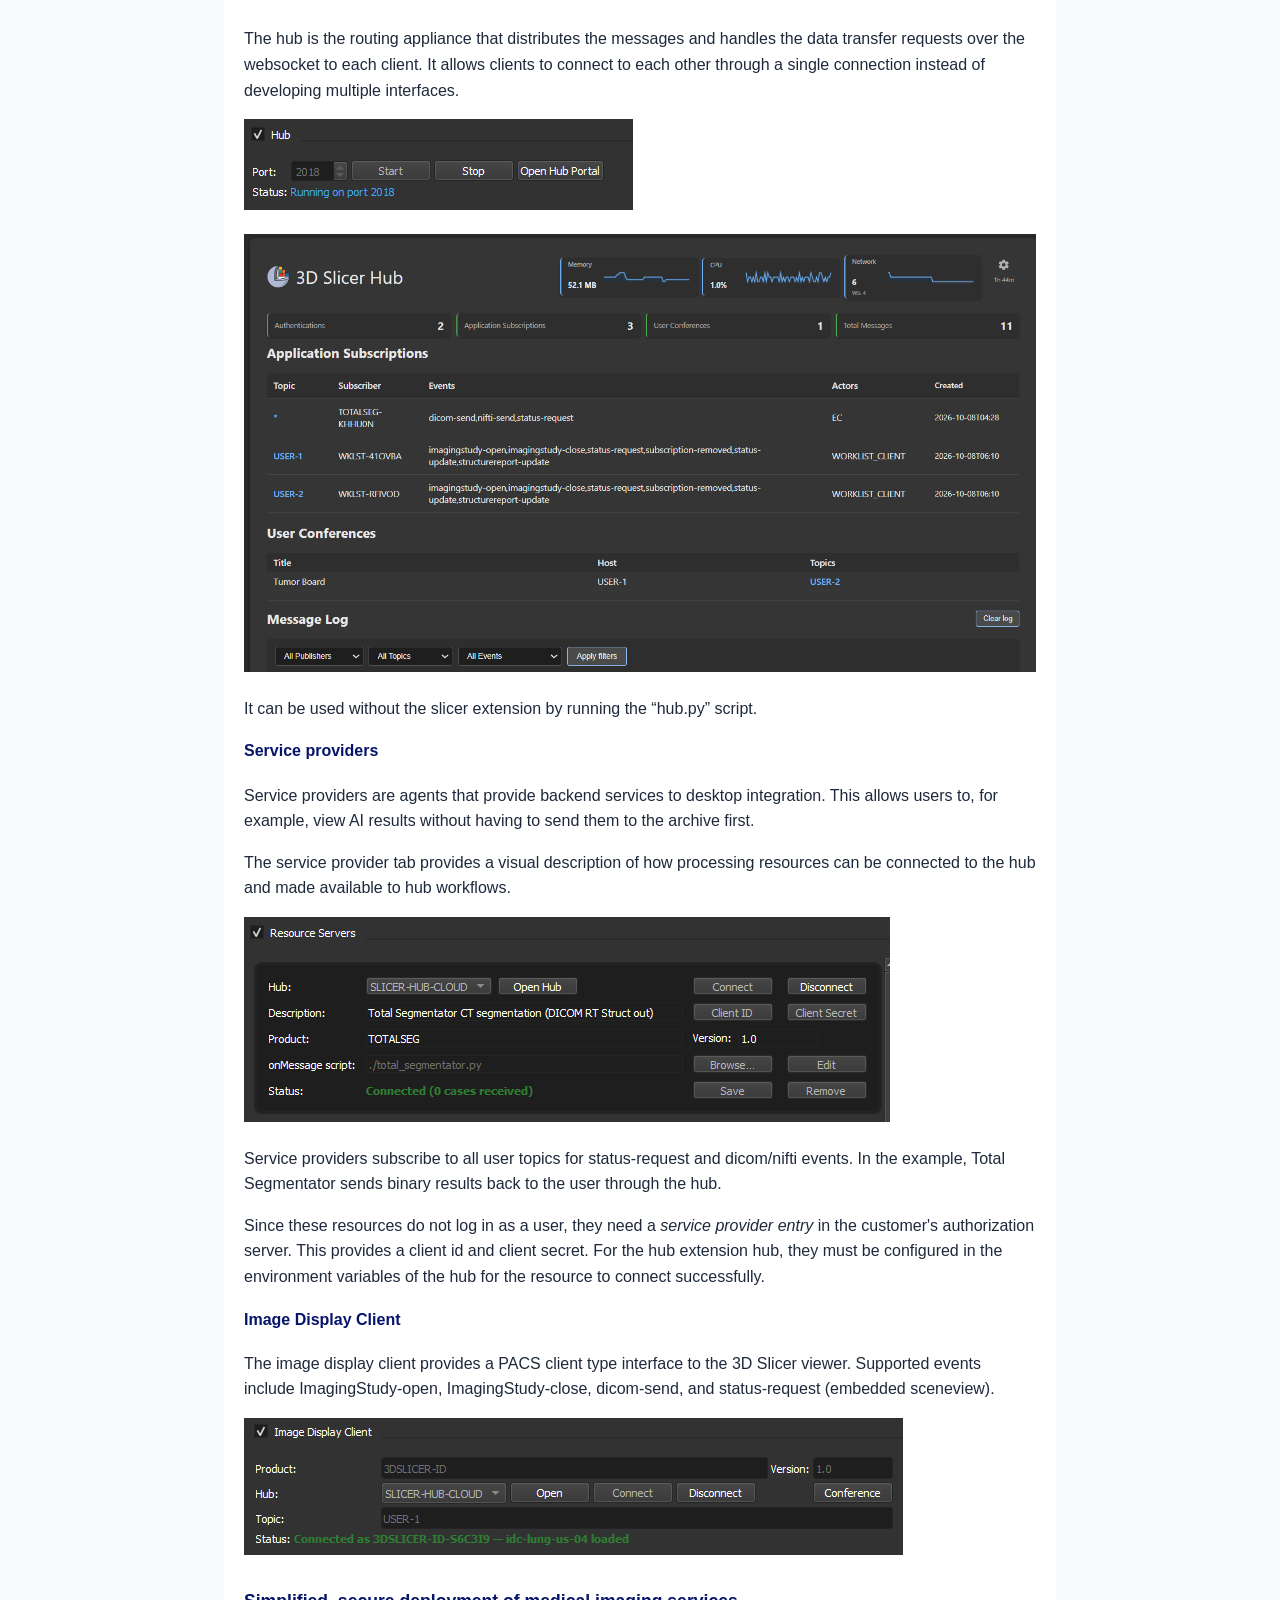
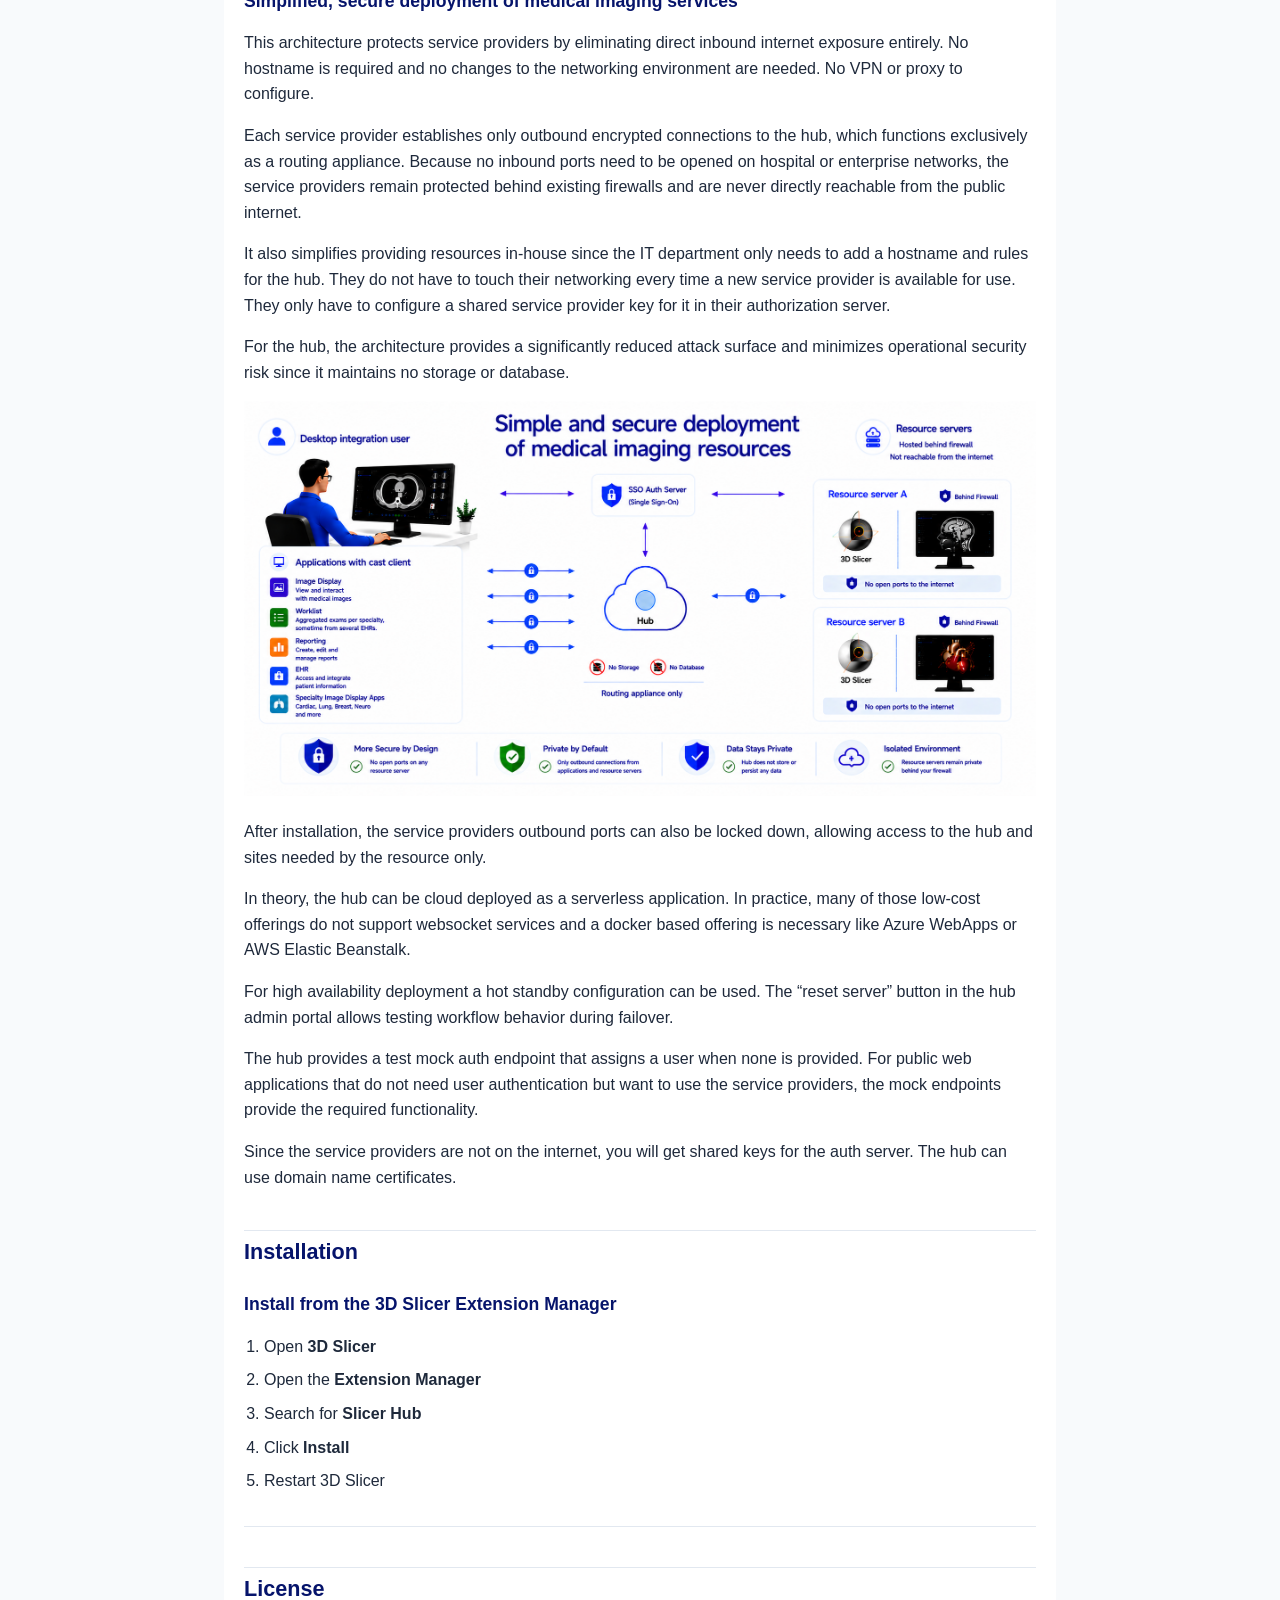
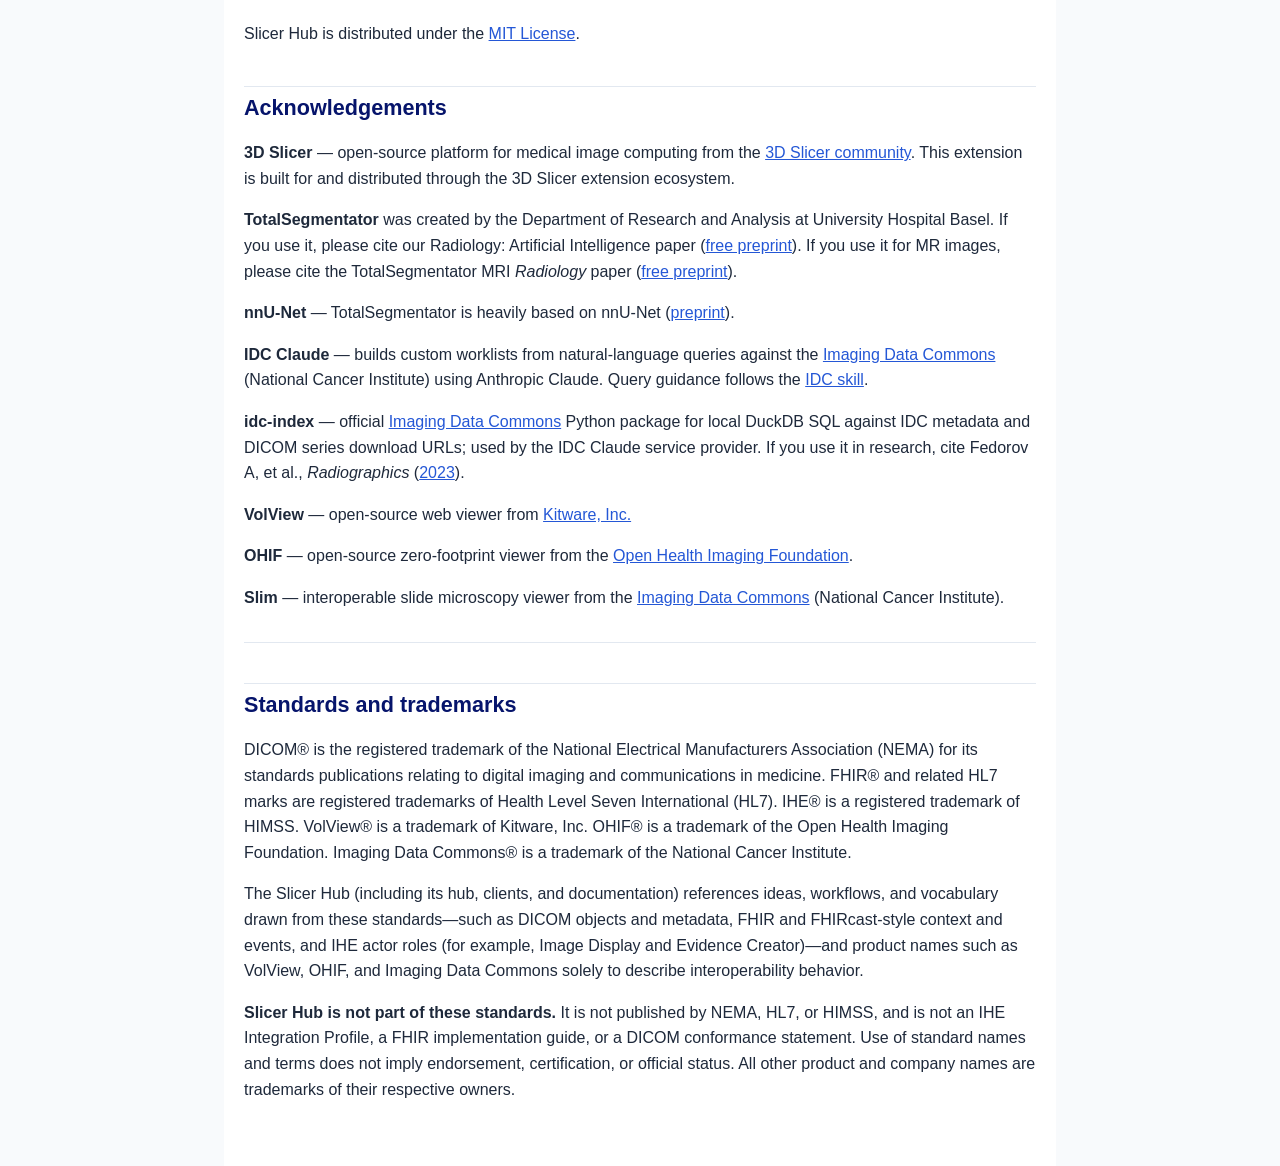
==== commit a1edd169: "Replace banner images in README and HTML files, removing old PNG formats and introducing a new JPG f" ====
--- a/docs/index.html
+++ b/docs/index.html
@@ -23,9 +23,7 @@
   <img
     class="banner"
     id="site-banner"
-    src="images/banner.png"
-    data-light="images/banner.png"
-    data-dark="images/banner_dark.png"
+    src="images/banner.jpg"
     alt="Slicer Hub Banner">
 
   <main>
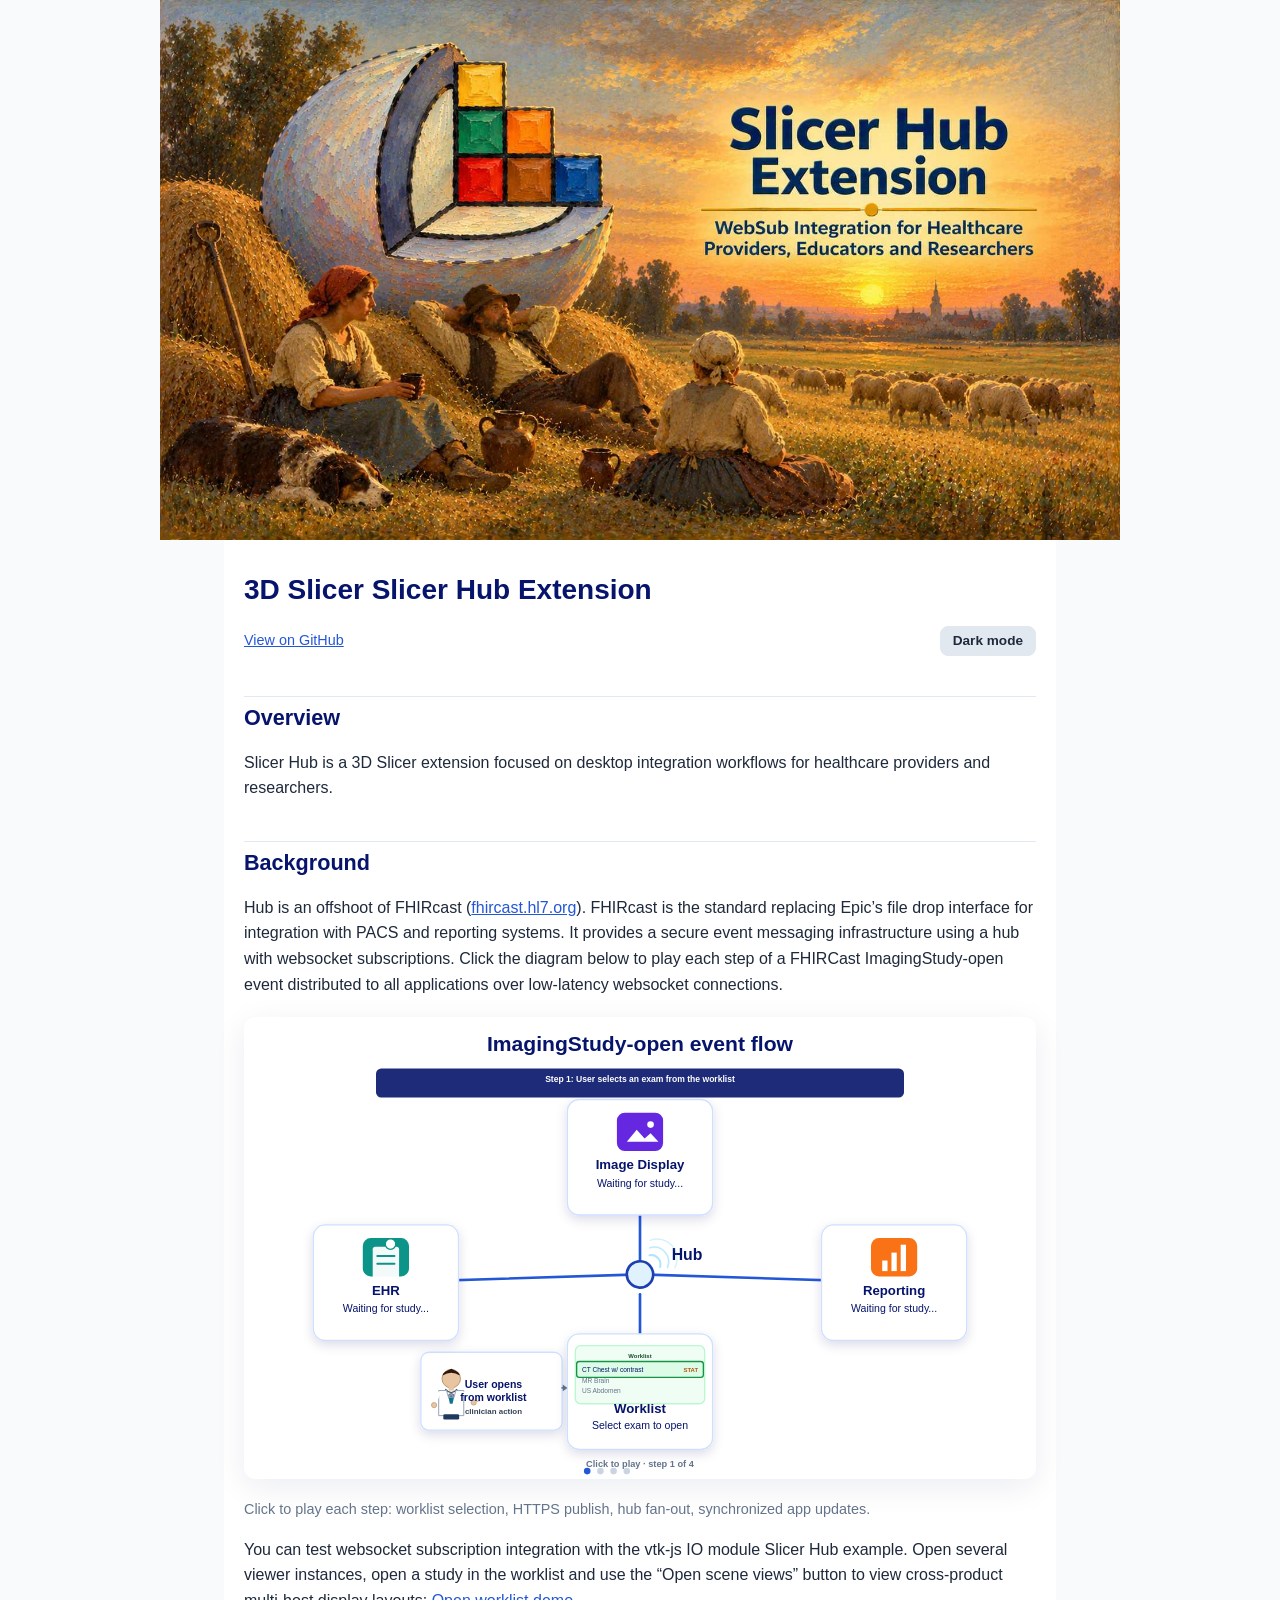
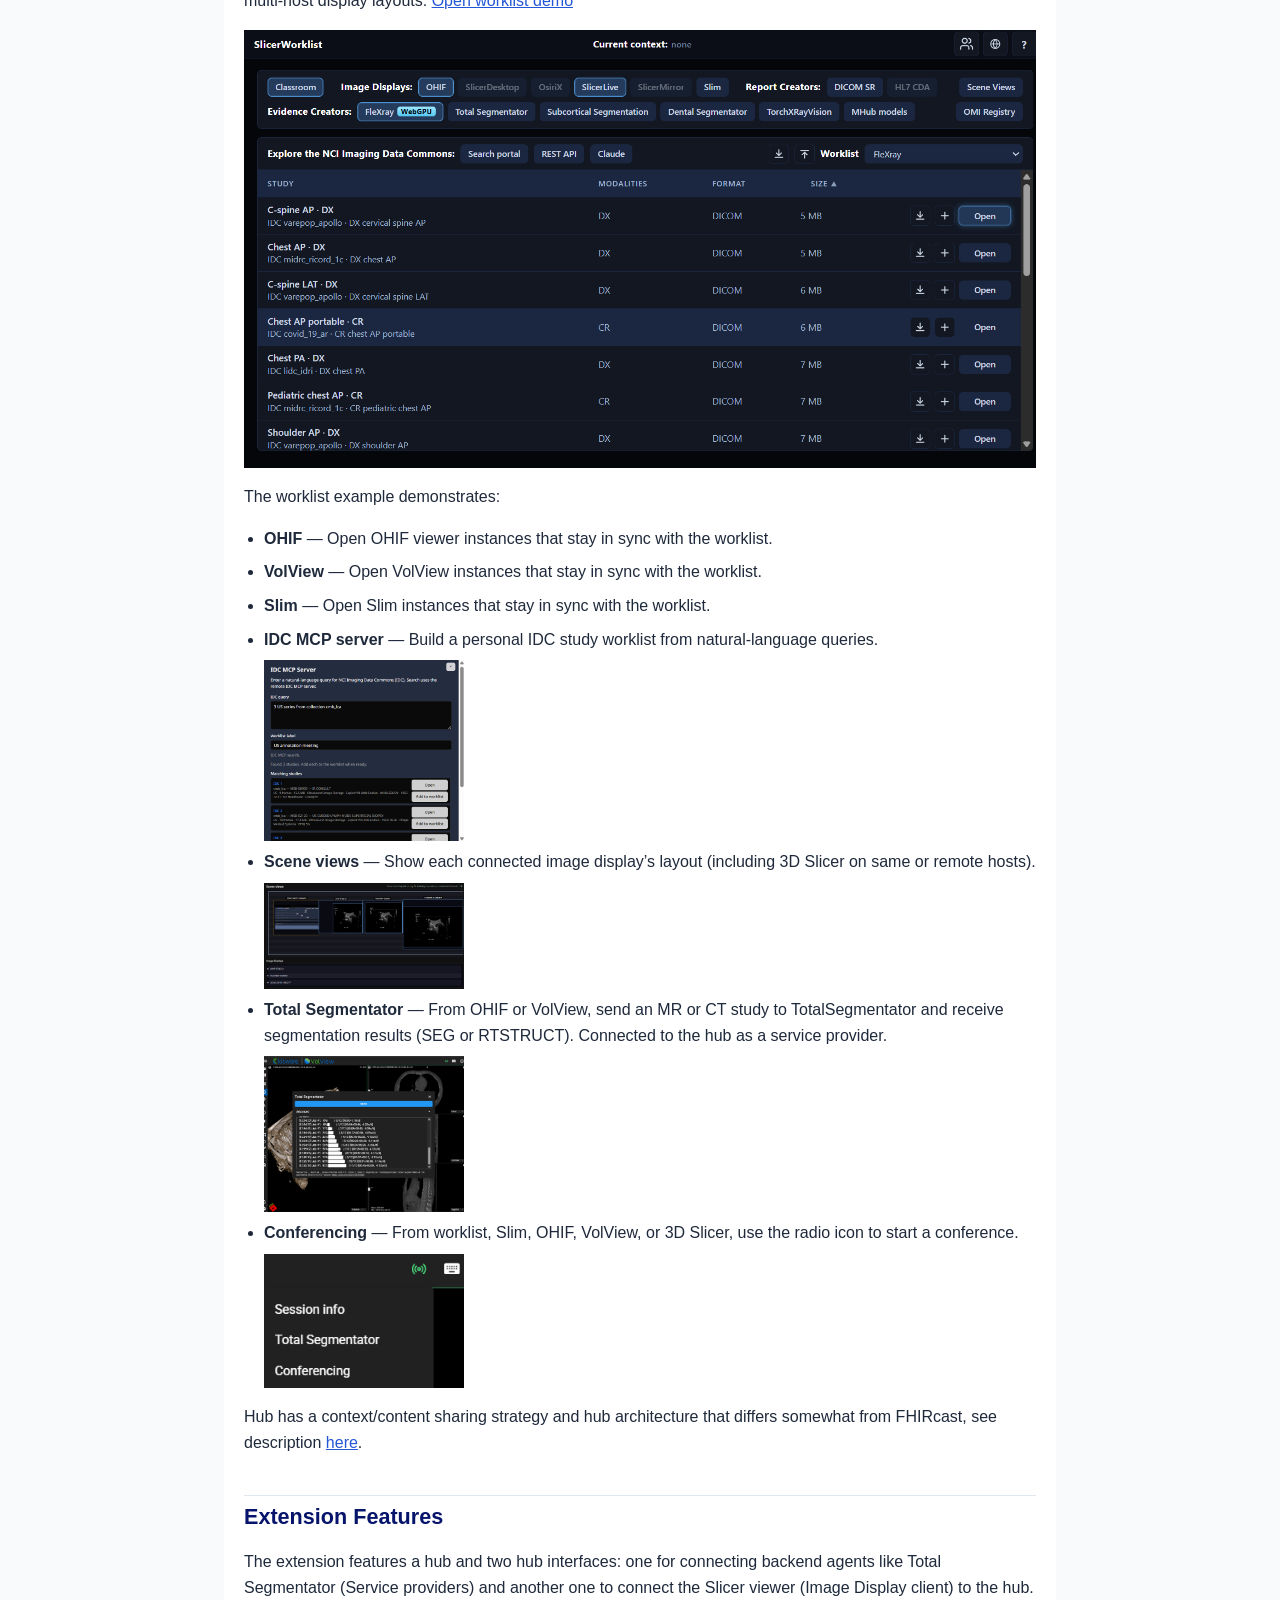
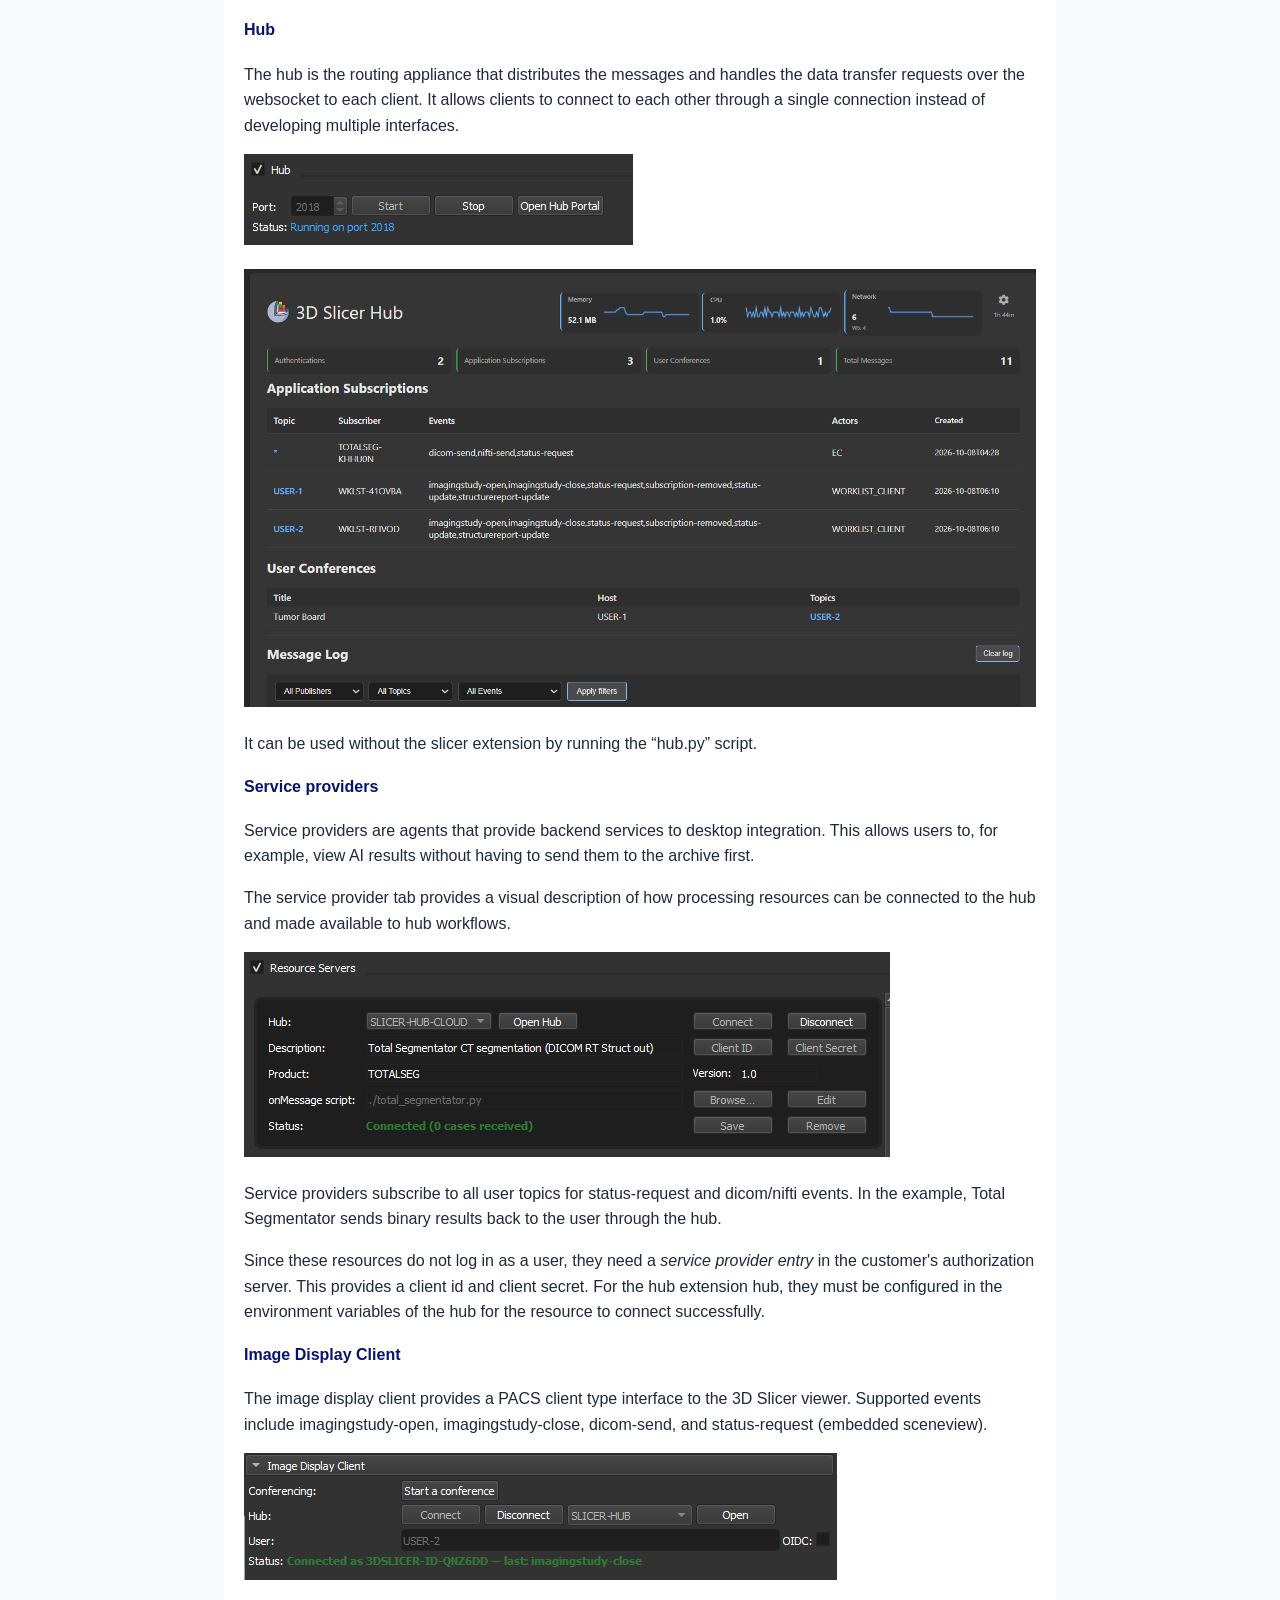
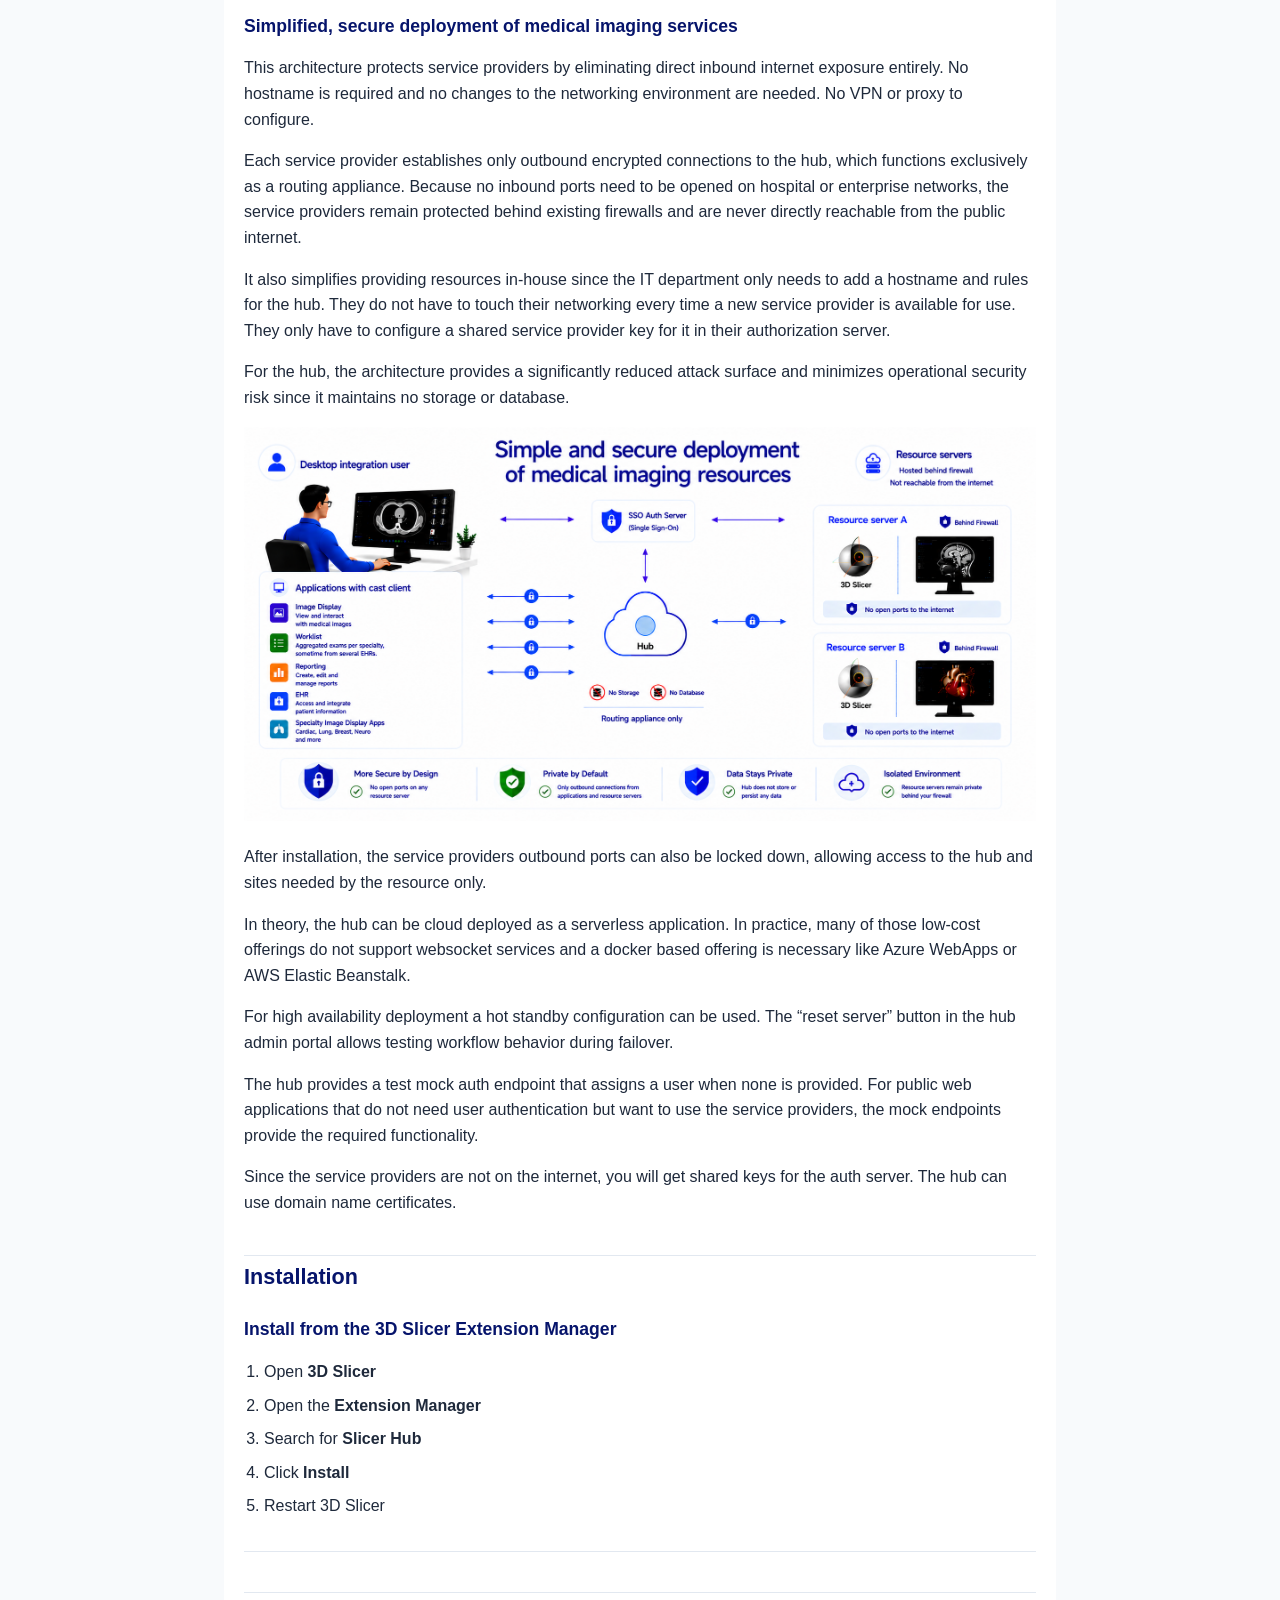
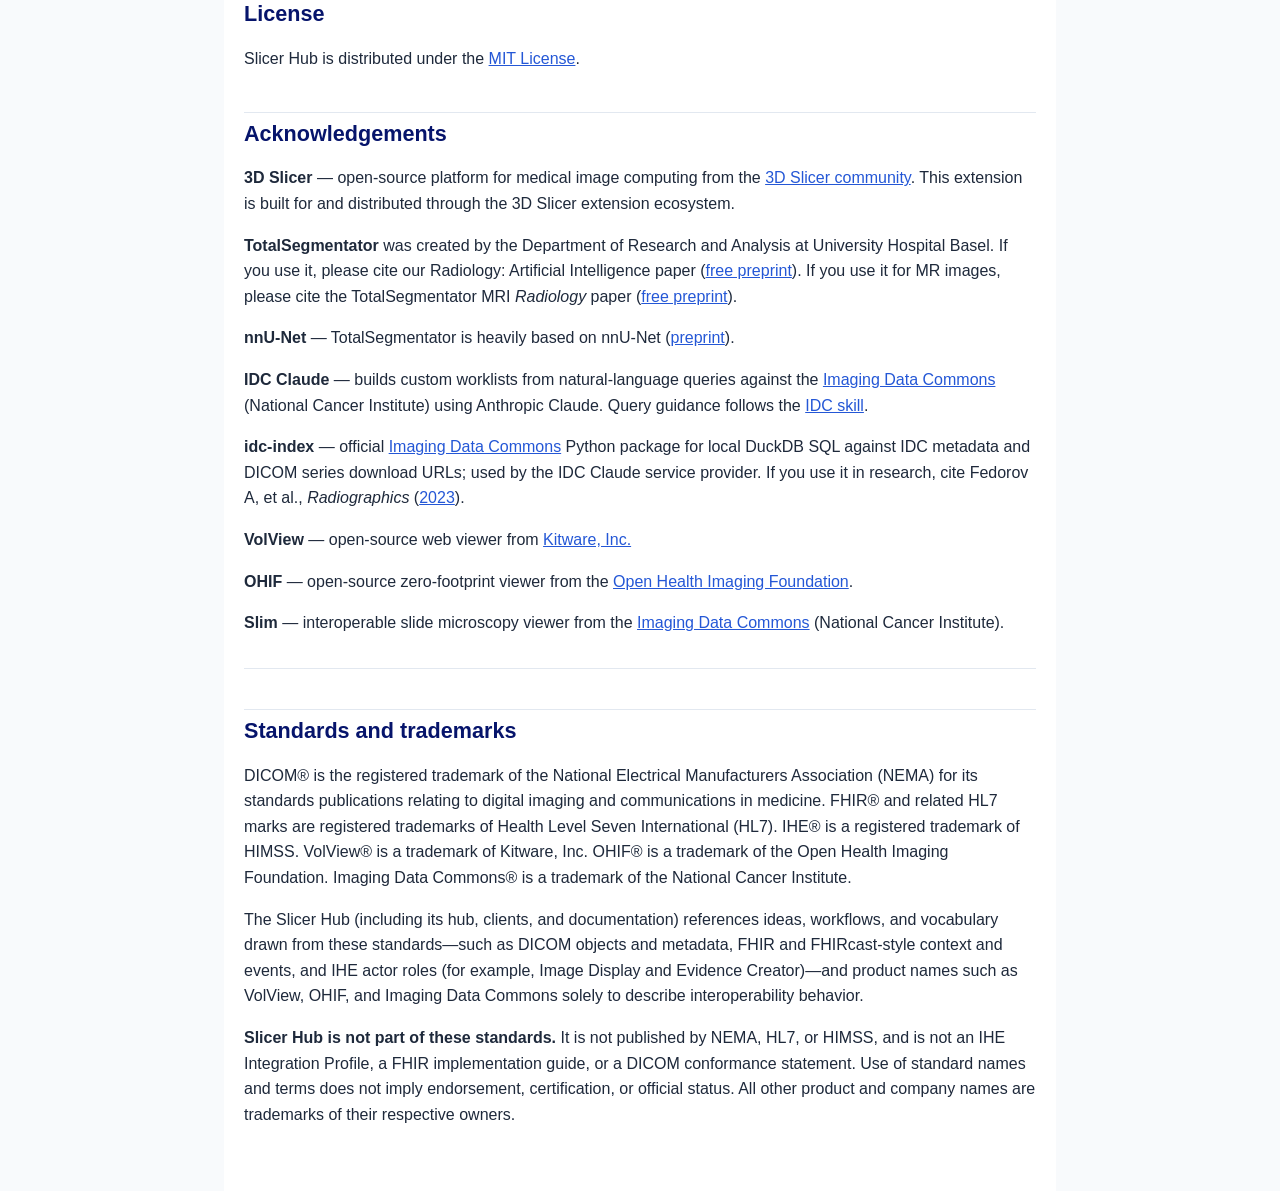
==== commit 602e5bf6: "Refactor event handling in Image Display Client to use constants for event names, ensuring consisten" ====
--- a/docs/index.html
+++ b/docs/index.html
@@ -163,8 +163,8 @@
     <h4>Image Display Client</h4>
     <p>
       The image display client provides a PACS client type interface to the 3D
-      Slicer viewer. Supported events include ImagingStudy-open,
-      ImagingStudy-close, dicom-send, and status-request (embedded sceneview).
+      Slicer viewer. Supported events include imagingstudy-open,
+      imagingstudy-close, dicom-send, and status-request (embedded sceneview).
     </p>
     <p><img src="images/ImageDisplayClient.png" alt="Image display client"></p>
 
@@ -238,7 +238,7 @@
     <h2>License</h2>
     <p>
       Slicer Hub is distributed under the
-      <a href="https://github.com/mbellehumeur/SlicerHub/blob/main/LICENSE">MIT License</a>.
+      <a href="https://github.com/mbellehumeur/SlicerHub/blob/main/LICENSE.txt">MIT License</a>.
     </p>
 
     <h2>Acknowledgements</h2>
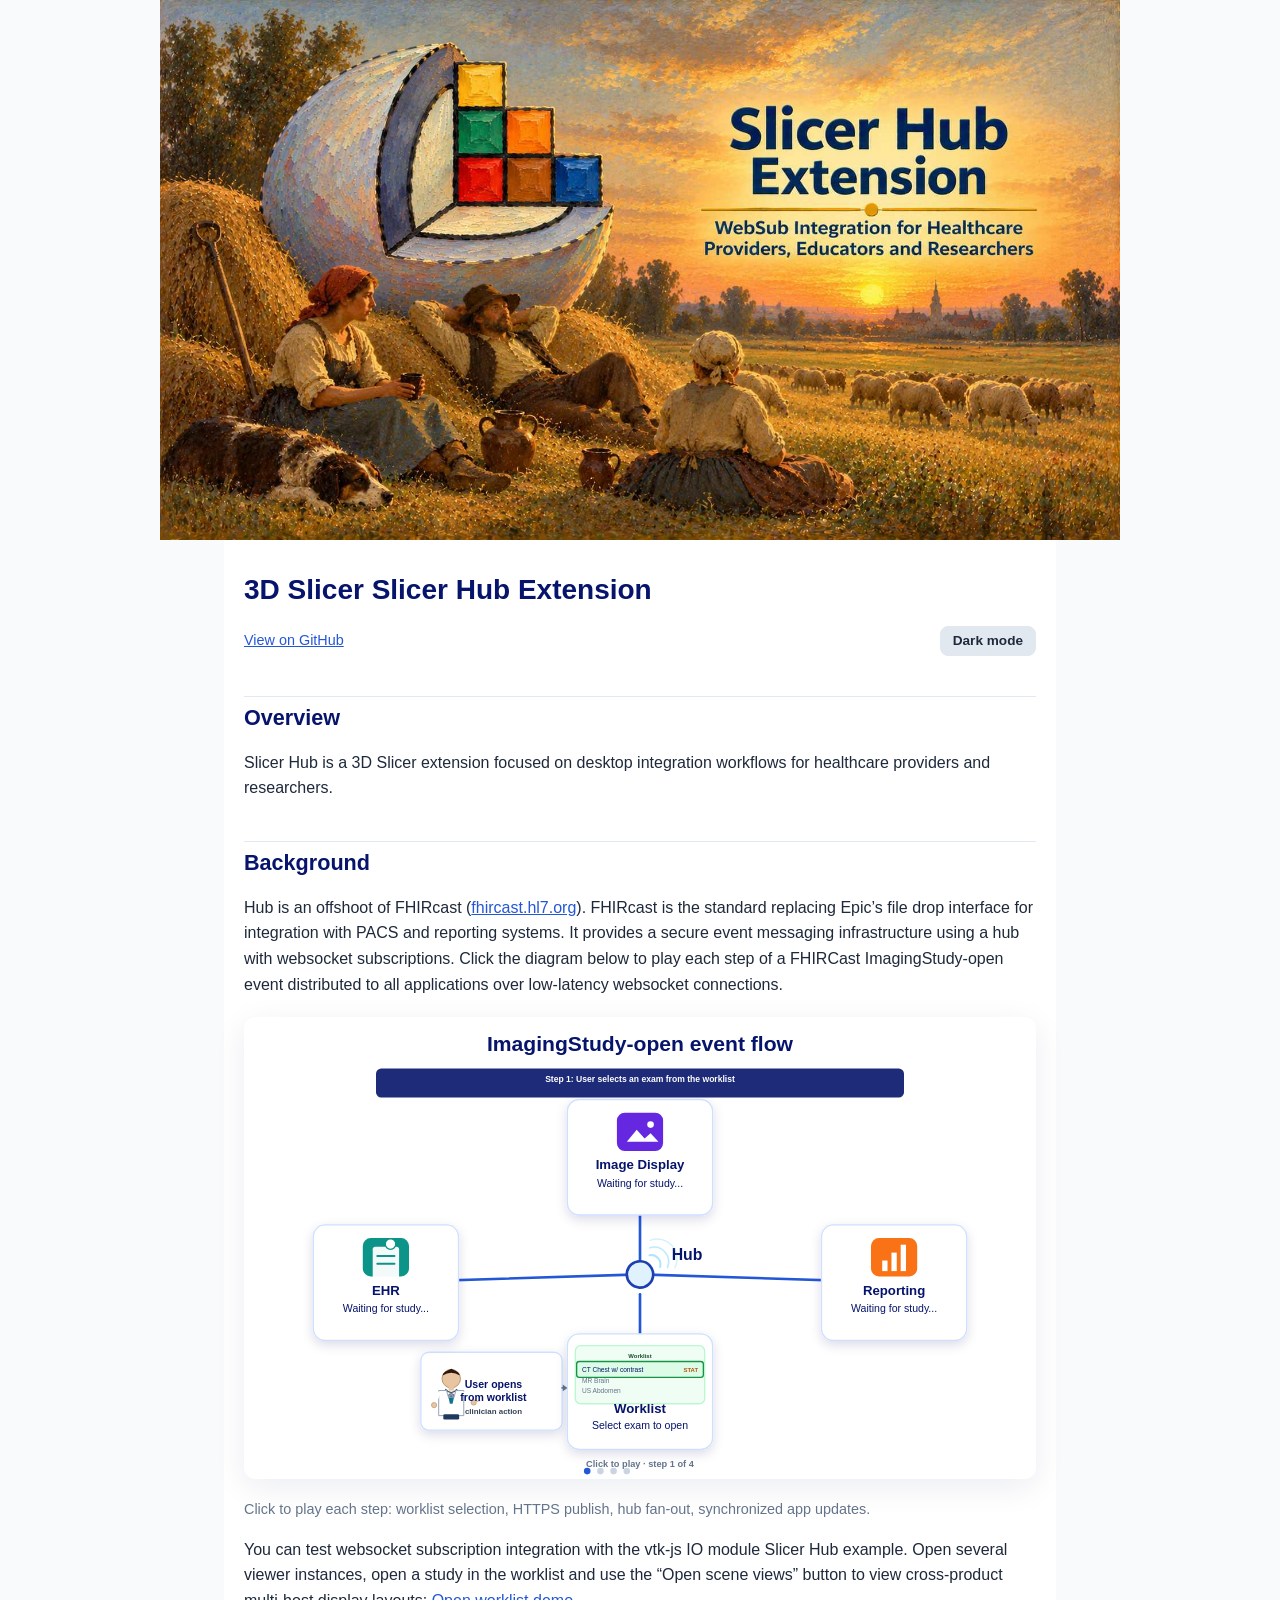
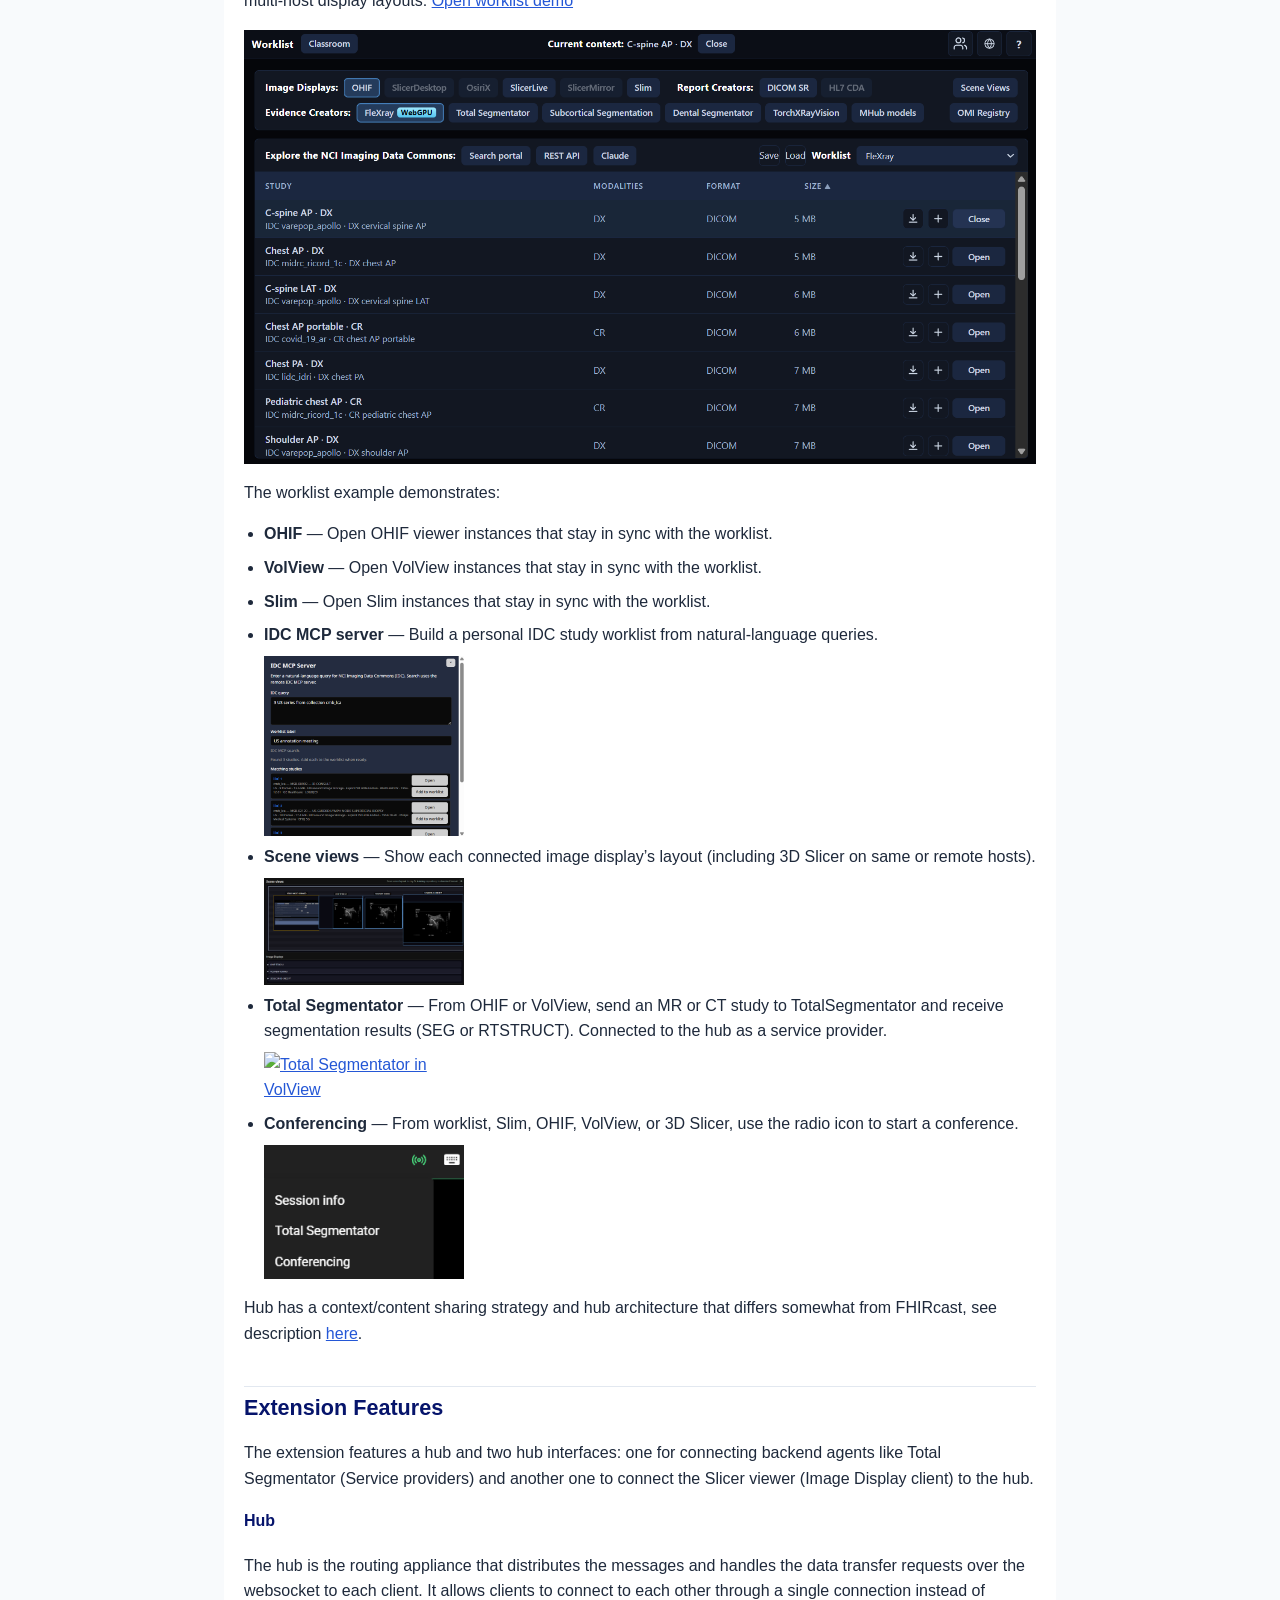
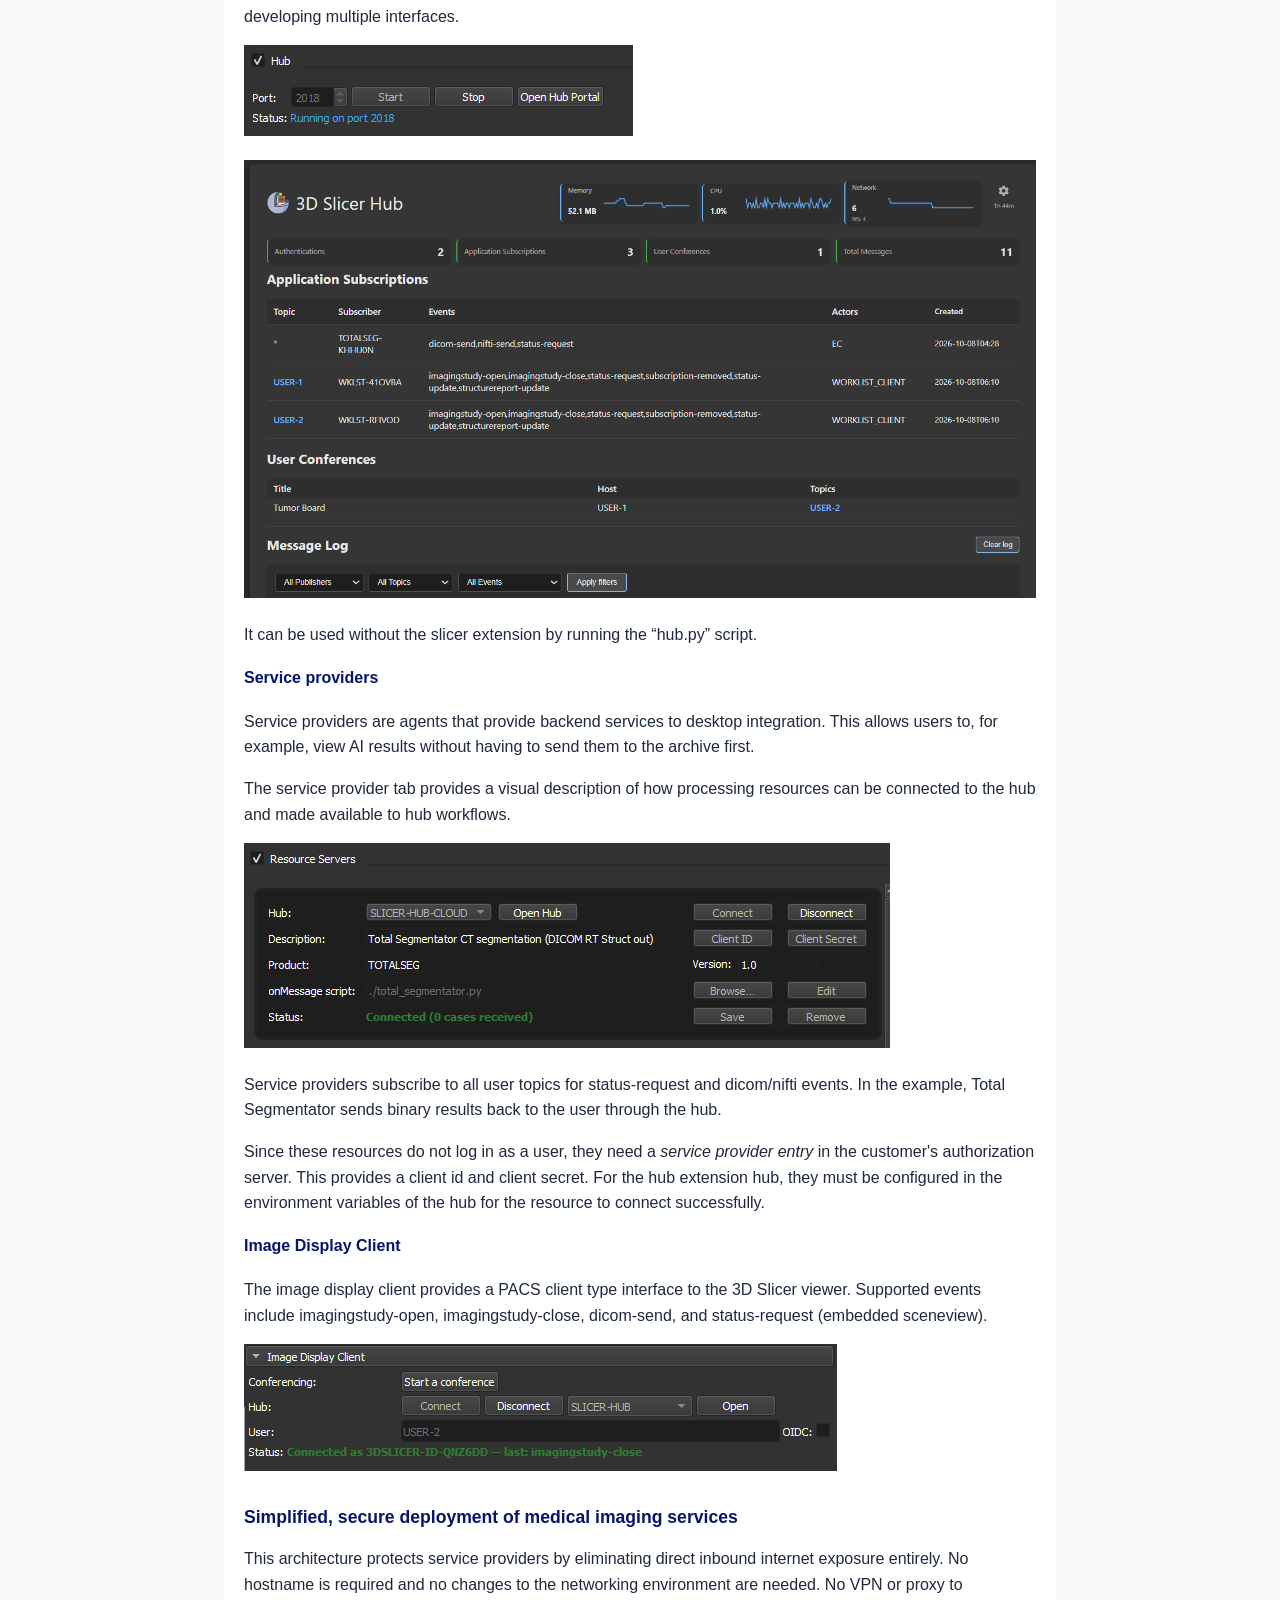
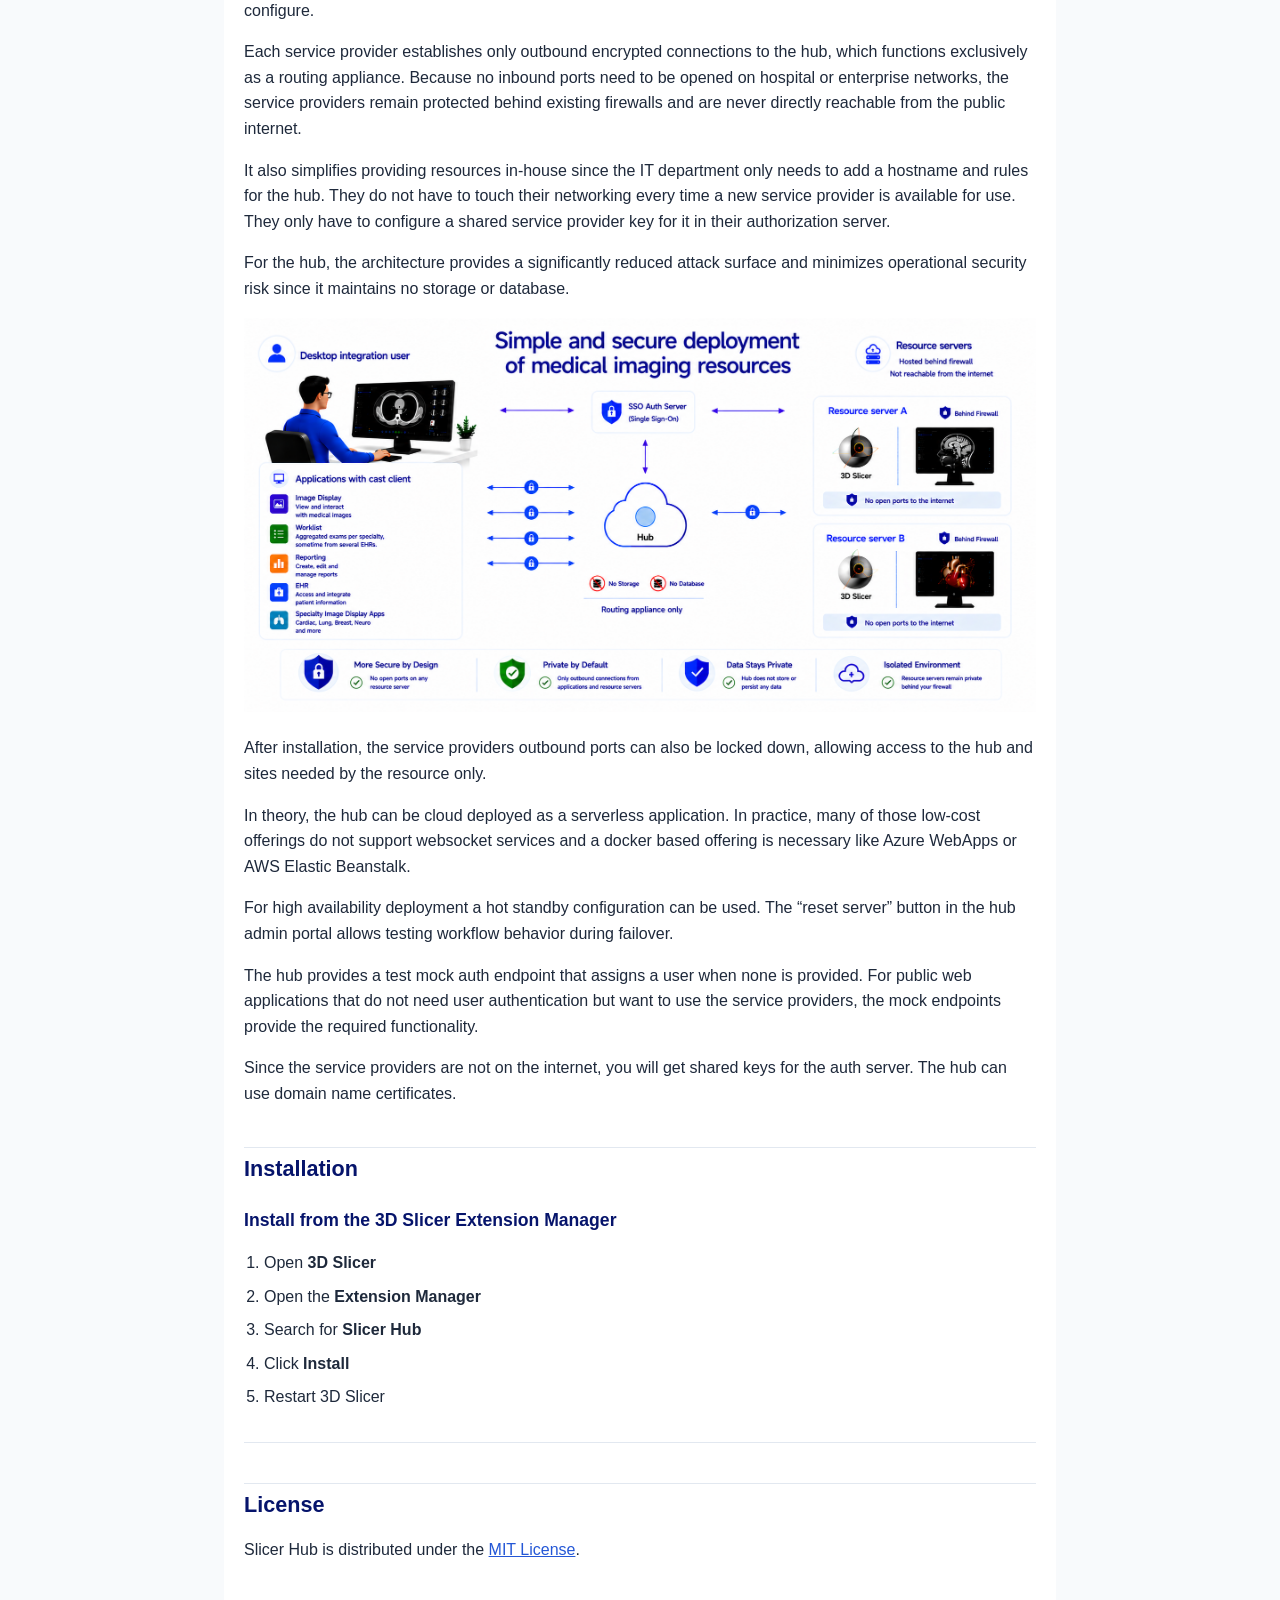
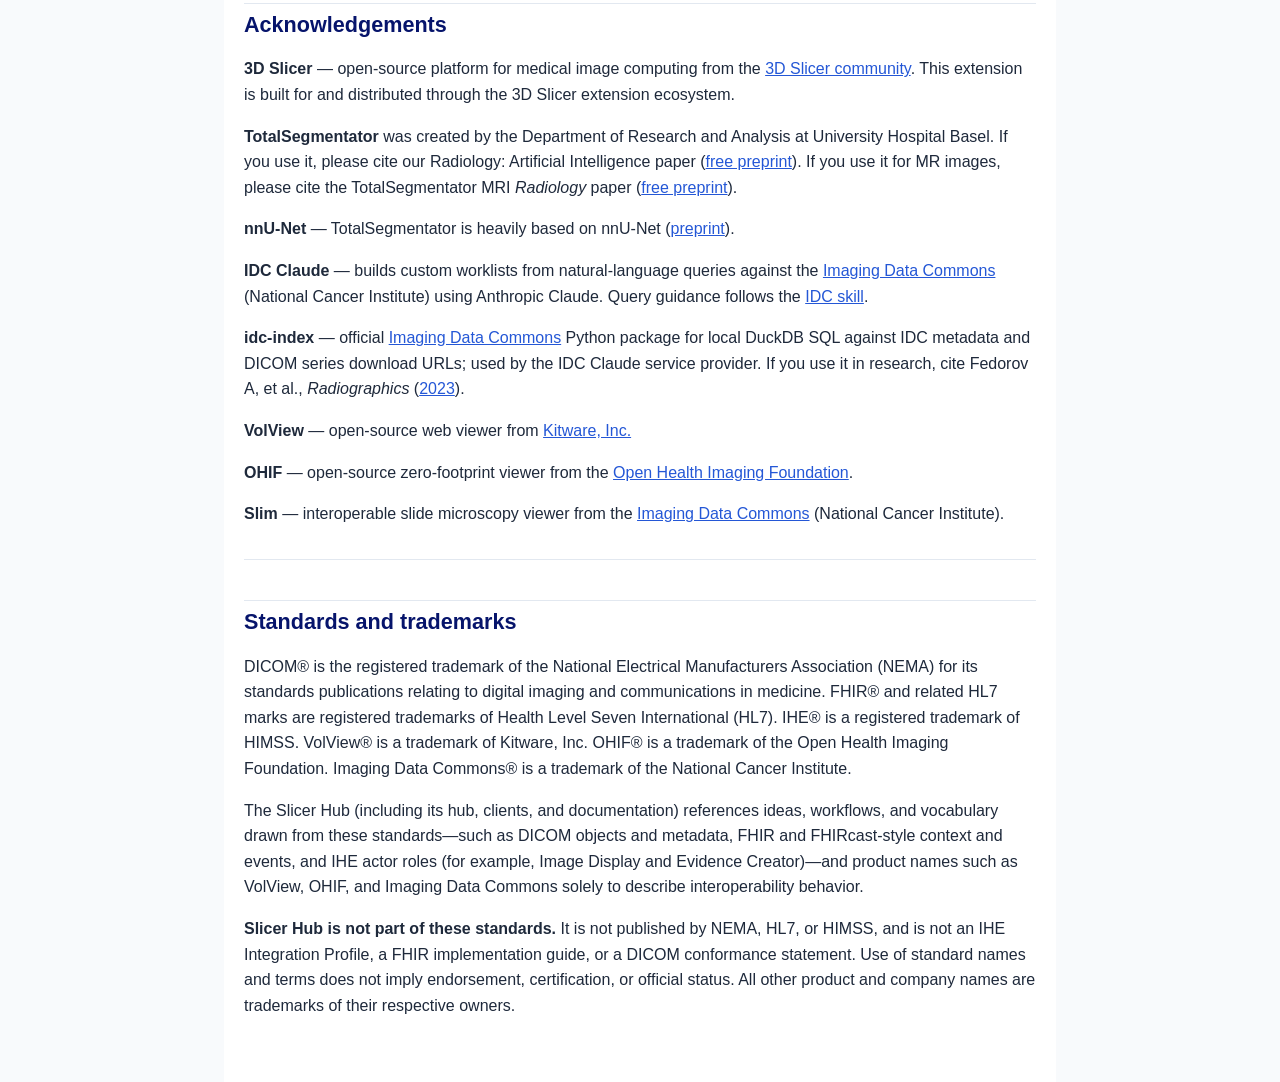
==== commit 6b29ed87: "Update README and implement OIDC support for service providers, including configuration and deployme" ====
--- a/docs/index.html
+++ b/docs/index.html
@@ -71,11 +71,11 @@
       Slicer Hub example. Open several viewer instances, open a study in the
       worklist and use the &ldquo;Open scene views&rdquo; button to view
       cross-product multi-host display layouts:
-      <a href="https://slicerhub-azejffgnb7dve8es.canadaeast-01.azurewebsites.net/worklist-client/">Open worklist demo</a>
+      <a href="https://bellehumeur-engineering.com/worklist-client/">Open worklist demo</a>
     </p>
 
     <p class="figure-center">
-      <a href="https://slicerhub-azejffgnb7dve8es.canadaeast-01.azurewebsites.net/worklist-client/">
+      <a href="https://bellehumeur-engineering.com/worklist-client/">
         <img class="worklist-hero" src="images/worklist-client.png" alt="Hub worklist client">
       </a>
     </p>
